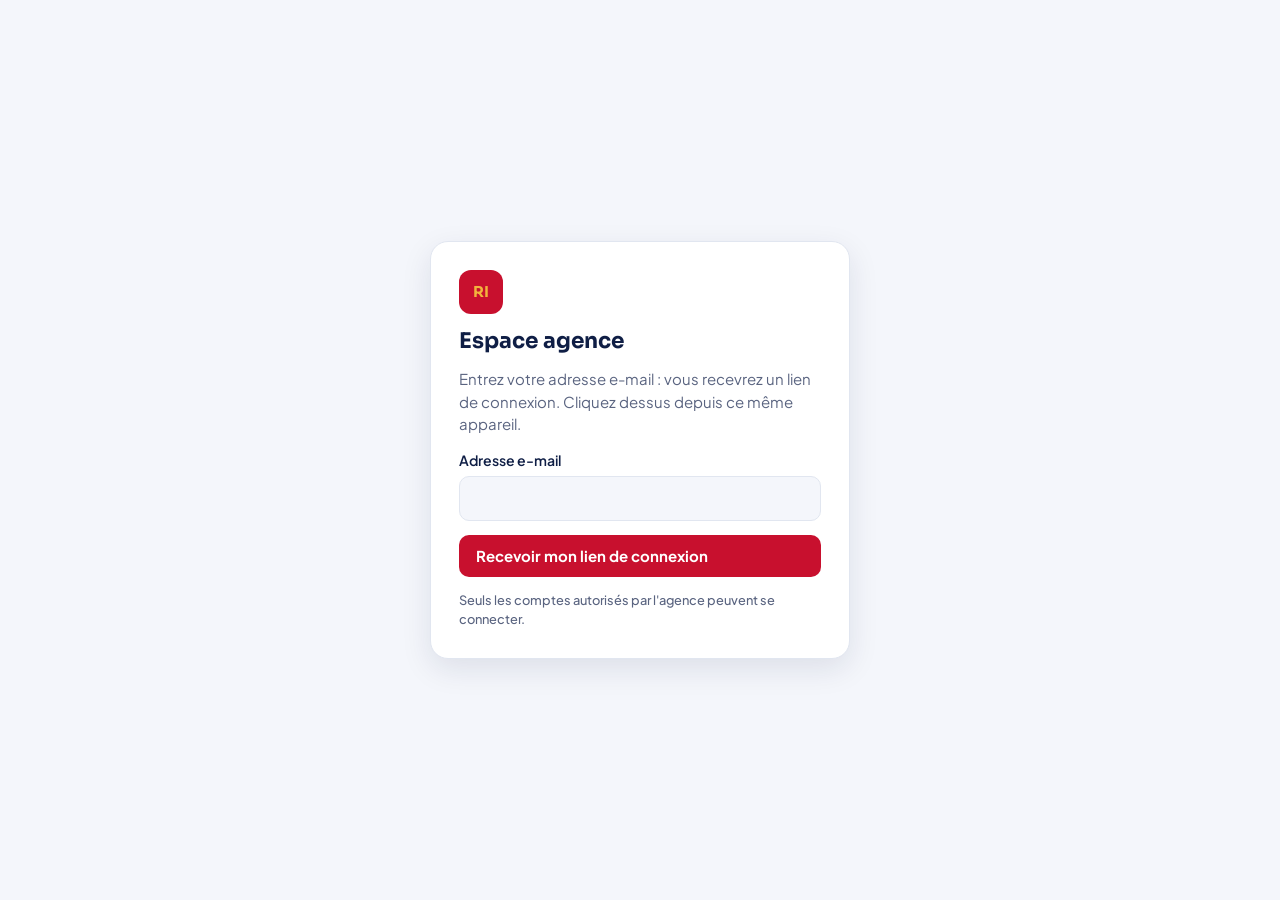
==== reussite-internationale/admin.html @ 827100f8 "Espace agence et espace élève branchés sur Supabase - admin.html : connexion par lien e-mail (admini" ====
<!doctype html>
<html lang="fr">
<head>
<meta charset="utf-8">
<meta name="viewport" content="width=device-width, initial-scale=1, viewport-fit=cover">
<title>Espace agence · Réussite Internationale</title>
<meta name="robots" content="noindex">
<link rel="preconnect" href="https://fonts.googleapis.com">
<link rel="preconnect" href="https://fonts.gstatic.com" crossorigin>
<link href="https://fonts.googleapis.com/css2?family=Sora:wght@600;700&family=Plus+Jakarta+Sans:wght@400;500;600;700&display=swap" rel="stylesheet">
<style>
/* Mise en page : tableau de bord (chiffres clés, étapes cliquables, liste des dossiers) + panneau d'édition à droite */
:root {
  --bg: #f4f6fb; --surface: #ffffff; --surface-2: #eef1f8; --line: #e1e6f0;
  --ink: #0f1e45; --muted: #5a6480;
  --red: #c8102e; --red-soft: #fdebee; --on-red: #ffffff;
  --gold: #f2b33d; --navy: #0f1e45; --on-navy: #ffffff;
  --green: #17803d; --green-soft: #e3f4e8; --orange: #b25e00; --orange-soft: #fdf0dd; --grey-soft: #eef1f6;
  --shadow: 0 10px 30px rgba(15, 30, 69, .10);
  --font-title: "Sora", "Segoe UI", system-ui, sans-serif;
  --font-body: "Plus Jakarta Sans", "Segoe UI", system-ui, sans-serif;
}
@media (prefers-color-scheme: dark) { :root:not([data-theme="light"]) {
  --bg: #0b1120; --surface: #131b2e; --surface-2: #1b2540; --line: #26314f;
  --ink: #e8ecf7; --muted: #9aa5c4; --red: #ff4d63; --red-soft: #3a1520; --on-red: #ffffff;
  --navy: #1e2c55; --on-navy: #ffffff;
  --green: #4cc27a; --green-soft: #12301f; --orange: #f2b33d; --orange-soft: #3a2a0c; --grey-soft: #1b2540;
  --shadow: 0 10px 30px rgba(0, 0, 0, .4); color-scheme: dark;
} }
:root[data-theme="dark"] {
  --bg: #0b1120; --surface: #131b2e; --surface-2: #1b2540; --line: #26314f;
  --ink: #e8ecf7; --muted: #9aa5c4; --red: #ff4d63; --red-soft: #3a1520; --on-red: #ffffff;
  --navy: #1e2c55; --on-navy: #ffffff;
  --green: #4cc27a; --green-soft: #12301f; --orange: #f2b33d; --orange-soft: #3a2a0c; --grey-soft: #1b2540;
  --shadow: 0 10px 30px rgba(0, 0, 0, .4); color-scheme: dark;
}
* { box-sizing: border-box; }
[hidden] { display: none !important; }
html, body { margin: 0; }
.login { min-height: 100vh; display: grid; place-items: center; padding: 24px max(16px, env(safe-area-inset-left, 0px)); }
.login-card { width: min(420px, 100%); background: var(--surface); border: 1px solid var(--line); border-radius: 18px; padding: 28px; box-shadow: var(--shadow); display: grid; gap: 14px; }
.login-card h1 { font-size: 1.35rem; }
.login-card p { margin: 0; color: var(--muted); }
.login-card input { padding: .7em .8em; border: 1.5px solid var(--line); border-radius: 10px; background: var(--bg); font-size: 1rem; }
.ok-msg { background: var(--green-soft); color: var(--ink); border-radius: 10px; padding: 12px 14px; }
.doc-row { display: grid; grid-template-columns: auto 1fr auto; gap: 8px; align-items: center; padding: 6px 10px; border-radius: 10px; background: var(--bg); border: 1.5px solid var(--line); }
.doc-row.on { border-color: var(--green); background: var(--green-soft); }
.doc-row input[type=text] { padding: .45em .6em; border: 1.5px solid var(--line); border-radius: 8px; background: var(--surface); width: 100%; min-width: 0; }
.doc-row input[type=checkbox] { width: 20px; height: 20px; accent-color: var(--green); }
.code-box { display: flex; gap: 8px; }
.code-box input { flex: 1; font-weight: 700; letter-spacing: .05em; }
body { background: var(--bg); color: var(--ink); font-family: var(--font-body); font-size: 15px; line-height: 1.5; }
h1, h2, h3 { font-family: var(--font-title); margin: 0; line-height: 1.2; text-wrap: balance; }
button, input, select, textarea { font: inherit; color: inherit; }
:focus-visible { outline: 3px solid var(--gold); outline-offset: 2px; }
.wrap { max-width: 1240px; margin: 0 auto; padding-left: max(16px, env(safe-area-inset-left, 0px)); padding-right: max(16px, env(safe-area-inset-right, 0px)); padding-block: 20px 60px; }

.top { display: flex; align-items: center; justify-content: space-between; gap: 12px; flex-wrap: wrap; margin-bottom: 20px; }
.brand { display: flex; align-items: center; gap: 12px; }
.mark { width: 44px; height: 44px; border-radius: 12px; background: var(--red); color: var(--gold); display: grid; place-items: center; font-family: var(--font-title); font-weight: 700; flex: none; }
.brand h1 { font-size: 1.35rem; }
.brand p { margin: 0; color: var(--muted); font-size: .9rem; }
.actions { display: flex; gap: 8px; flex-wrap: wrap; }
.btn { display: inline-flex; align-items: center; gap: 6px; border: 0; border-radius: 10px; padding: .65em 1.1em; font-weight: 700; cursor: pointer; background: var(--red); color: var(--on-red); text-decoration: none; }
.btn:hover { filter: brightness(.95); }
.btn-ghost { background: var(--surface); color: var(--ink); box-shadow: inset 0 0 0 1.5px var(--line); }
.btn-sm { padding: .45em .8em; font-size: .88rem; }
.btn-danger { background: transparent; color: var(--red); box-shadow: inset 0 0 0 1.5px var(--red); }
.btn-green { background: var(--green); color: #fff; }
.btn:disabled { opacity: .5; cursor: default; }

.notice { border-radius: 12px; padding: 12px 16px; margin-bottom: 16px; background: var(--orange-soft); color: var(--ink); }

.kpis { display: grid; grid-template-columns: repeat(5, 1fr); gap: 12px; margin-bottom: 18px; }
.kpi { background: var(--surface); border-radius: 14px; padding: 16px; border: 1px solid var(--line); min-width: 0; }
.kpi small { display: block; color: var(--muted); font-weight: 600; font-size: .8rem; text-transform: uppercase; letter-spacing: .05em; }
.kpi b { display: block; font-family: var(--font-title); font-size: 1.45rem; margin-top: 4px; font-variant-numeric: tabular-nums; white-space: nowrap; overflow: hidden; text-overflow: ellipsis; }
.kpi span { color: var(--muted); font-size: .82rem; }
.kpi.accent { background: var(--navy); border-color: var(--navy); color: var(--on-navy); }
.kpi.accent small, .kpi.accent span { color: var(--gold); }

.pipeline { display: flex; gap: 8px; overflow-x: auto; padding-bottom: 4px; margin-bottom: 14px; }
.stage { flex: 1 0 120px; border: 1.5px solid var(--line); background: var(--surface); border-radius: 12px; padding: 10px 12px; text-align: left; cursor: pointer; }
.stage b { display: block; font-family: var(--font-title); font-size: 1.3rem; font-variant-numeric: tabular-nums; }
.stage span { font-size: .82rem; color: var(--muted); font-weight: 600; }
.stage.active { border-color: var(--red); background: var(--red-soft); }

.tools { display: flex; gap: 10px; flex-wrap: wrap; margin-bottom: 12px; }
.tools input, .tools select { padding: .6em .8em; border: 1.5px solid var(--line); border-radius: 10px; background: var(--surface); }
.tools input { flex: 1 1 220px; min-width: 0; }

.list { background: var(--surface); border: 1px solid var(--line); border-radius: 16px; overflow: hidden; }
.row { display: grid; grid-template-columns: 1.4fr 1.3fr 1.5fr .9fr 1.6fr; gap: 14px; align-items: center; padding: 14px 18px; border-bottom: 1px solid var(--line); cursor: pointer; width: 100%; text-align: left; background: none; border-left: 0; border-right: 0; border-top: 0; }
.row:last-child { border-bottom: 0; }
.row:hover { background: var(--surface-2); }
.row.head { cursor: default; background: var(--surface-2); font-size: .78rem; font-weight: 700; text-transform: uppercase; letter-spacing: .05em; color: var(--muted); padding-block: 10px; }
.row > div { min-width: 0; }
.name { font-weight: 700; }
.sub { color: var(--muted); font-size: .85rem; overflow: hidden; text-overflow: ellipsis; white-space: nowrap; }
.prog { display: grid; gap: 5px; }
.prog-top { display: flex; justify-content: space-between; font-size: .85rem; font-weight: 600; gap: 6px; }
.bar { height: 8px; background: var(--surface-2); border-radius: 99px; overflow: hidden; }
.bar span { display: block; height: 100%; background: linear-gradient(90deg, var(--red), var(--gold)); border-radius: 99px; }
.bar.green span { background: var(--green); }
.pay { display: flex; gap: 4px; }
.pay i { width: 22px; height: 8px; border-radius: 4px; background: var(--surface-2); }
.pay i.on { background: var(--green); }
.pill { display: inline-block; font-size: .75rem; font-weight: 700; padding: .2em .65em; border-radius: 99px; white-space: nowrap; }
.p-actif { background: var(--green-soft); color: var(--green); }
.p-pause { background: var(--orange-soft); color: var(--orange); }
.p-abandon { background: var(--grey-soft); color: var(--muted); }
.p-termine { background: var(--navy); color: var(--on-navy); }
.p-prospect { background: var(--red-soft); color: var(--red); }
.next { font-size: .88rem; overflow: hidden; display: -webkit-box; -webkit-line-clamp: 2; -webkit-box-orient: vertical; }

.empty { text-align: center; padding: 48px 20px; color: var(--muted); }
.empty h3 { color: var(--ink); margin-bottom: 6px; }

/* Panneau d'édition */
.overlay { position: fixed; inset: 0; background: rgba(5, 10, 25, .45); z-index: 20; }
.drawer { position: fixed; top: 0; right: 0; bottom: 0; width: min(560px, 100%); background: var(--surface); z-index: 21; box-shadow: var(--shadow); display: flex; flex-direction: column;
  padding-top: env(safe-area-inset-top, 0px); padding-bottom: env(safe-area-inset-bottom, 0px); padding-right: env(safe-area-inset-right, 0px); }
.d-head { display: flex; justify-content: space-between; align-items: center; gap: 10px; padding: 16px 20px; border-bottom: 1px solid var(--line); }
.d-head h2 { font-size: 1.15rem; }
.d-body { overflow-y: auto; padding: 18px 20px; display: grid; gap: 16px; flex: 1; }
.d-foot { display: flex; gap: 8px; justify-content: space-between; flex-wrap: wrap; padding: 14px 20px; border-top: 1px solid var(--line); }
.x { background: none; border: 0; font-size: 1.6rem; line-height: 1; cursor: pointer; color: var(--muted); padding: 4px 8px; }
.grid2 { display: grid; grid-template-columns: 1fr 1fr; gap: 12px; }
label.f { display: grid; gap: 5px; font-weight: 600; font-size: .88rem; }
.f input, .f select, .f textarea { padding: .6em .75em; border: 1.5px solid var(--line); border-radius: 10px; background: var(--bg); width: 100%; }
.f input:focus, .f select:focus, .f textarea:focus { outline: none; border-color: var(--red); }
.section-t { font-family: var(--font-title); font-size: .95rem; margin-top: 4px; }
.steps { display: grid; grid-template-columns: repeat(6, 1fr); gap: 6px; }
.steps button { border: 1.5px solid var(--line); background: var(--bg); border-radius: 10px; padding: 8px 4px; font-size: .75rem; font-weight: 700; cursor: pointer; display: grid; gap: 2px; justify-items: center; }
.steps button b { font-family: var(--font-title); font-size: 1rem; }
.steps button.done { background: var(--green-soft); border-color: var(--green); color: var(--green); }
.steps button.now { background: var(--red); border-color: var(--red); color: var(--on-red); }
.tr { display: grid; gap: 8px; }
.tr label { display: flex; align-items: center; gap: 10px; padding: 10px 12px; border-radius: 10px; background: var(--bg); border: 1.5px solid var(--line); cursor: pointer; }
.tr label.on { border-color: var(--green); background: var(--green-soft); }
.tr input { width: 18px; height: 18px; accent-color: var(--green); }
.tr .amt { margin-left: auto; font-weight: 700; font-variant-numeric: tabular-nums; }
.money { display: grid; grid-template-columns: repeat(2, 1fr); gap: 8px; }
.money div { background: var(--bg); border-radius: 10px; padding: 10px 12px; }
.money small { display: block; color: var(--muted); font-size: .75rem; font-weight: 600; text-transform: uppercase; }
.money b { font-variant-numeric: tabular-nums; }
.money .hl { background: var(--navy); color: var(--on-navy); }
.money .hl small { color: var(--gold); }
.help { color: var(--muted); font-weight: 500; font-size: .8rem; text-transform: none; letter-spacing: 0; }
.kpi .help { display: block; margin-top: 2px; }
.kpi.accent .help { color: rgba(255,255,255,.75); }
.guide { background: var(--surface); border: 1px solid var(--line); border-radius: 14px; padding: 4px 16px; margin-bottom: 16px; }
.guide summary { cursor: pointer; font-weight: 700; padding: 10px 0; }
.guide ol { margin: 0 0 12px; padding-left: 1.2em; display: grid; gap: 6px; color: var(--ink); }
.hint { color: var(--muted); font-size: .85rem; margin: -6px 0 12px; }
.pay-edit { display: grid; gap: 8px; }
.pay-row { display: grid; grid-template-columns: auto 1fr 130px auto; gap: 8px; align-items: center; padding: 8px 10px; border-radius: 10px; background: var(--bg); border: 1.5px solid var(--line); }
.pay-row.on { border-color: var(--green); background: var(--green-soft); }
.pay-row input[type=text], .pay-row input[type=number] { padding: .45em .6em; border: 1.5px solid var(--line); border-radius: 8px; background: var(--surface); width: 100%; min-width: 0; }
.pay-row input[type=checkbox] { width: 20px; height: 20px; accent-color: var(--green); }
.pay-row .rm { background: none; border: 0; color: var(--muted); font-size: 1.2rem; cursor: pointer; padding: 2px 6px; }
.pay-total { display: flex; justify-content: space-between; font-weight: 700; padding: 4px 2px; }
.sexe { display: flex; gap: 8px; }
.sexe button { flex: 1; border: 1.5px solid var(--line); background: var(--bg); border-radius: 10px; padding: .55em; font-weight: 700; cursor: pointer; }
.sexe button.on { border-color: var(--red); background: var(--red-soft); color: var(--red); }
.err { color: var(--red); font-weight: 600; margin: 0; }
.toast { position: fixed; left: 50%; bottom: calc(20px + env(safe-area-inset-bottom, 0px)); transform: translateX(-50%); background: var(--navy); color: var(--on-navy); padding: 10px 18px; border-radius: 10px; z-index: 30; font-weight: 600; }

@media (max-width: 980px) { .kpis { grid-template-columns: repeat(2, 1fr); } .kpi.accent { grid-column: 1 / -1; } }
@media (max-width: 760px) {
  .pay-row { grid-template-columns: auto 1fr auto; }
  .pay-row .amt-in { grid-column: 2 / 3; }
  .row.head { display: none; }
  .row { grid-template-columns: 1fr 1fr; gap: 10px; }
  .row .c-next { grid-column: 1 / -1; }
  .row .c-uni { grid-column: 1 / -1; }
  .grid2 { grid-template-columns: 1fr; }
  .steps { grid-template-columns: repeat(3, 1fr); }
}
@media (prefers-reduced-motion: reduce) { * { transition: none !important; } }
</style>
</head>
<body>


<section class="login" id="login" hidden>
  <form class="login-card" id="login-form">
    <span class="mark">RI</span>
    <h1>Espace agence</h1>
    <p>Entrez votre adresse e-mail : vous recevrez un lien de connexion. Cliquez dessus depuis ce même appareil.</p>
    <label class="f" for="l-email">Adresse e-mail<input id="l-email" type="email" autocomplete="email" required></label>
    <button class="btn" type="submit" id="l-btn">Recevoir mon lien de connexion</button>
    <p class="err" id="l-err" hidden></p>
    <div class="ok-msg" id="l-ok" hidden></div>
    <p class="help">Seuls les comptes autorisés par l'agence peuvent se connecter.</p>
  </form>
</section>

<div class="wrap" id="app" hidden>
  <header class="top">
    <div class="brand">
      <span class="mark">RI</span>
      <div><h1>Espace agence</h1><p>Réussite Internationale · gestion des élèves et des dossiers</p></div>
    </div>
    <div class="actions">
      <a class="btn btn-ghost" href="./index.html" target="_blank" rel="noopener">Voir le site public</a>
      <button class="btn btn-ghost" id="btn-export" hidden>Exporter (Excel/CSV)</button>
      <button class="btn" id="btn-new">+ Nouvel élève</button>
      <button class="btn btn-ghost" id="btn-out">Se déconnecter</button>
    </div>
  </header>

  <div class="notice" id="notice" hidden></div>

  <details class="guide" id="guide">
    <summary>Comment utiliser cet espace ? (cliquez pour lire)</summary>
    <ol>
      <li>Quand quelqu’un vous écrit sur WhatsApp, ajoutez-le avec <b>« + Nouvel élève »</b>. Il commence à l’étape <b>Prospect</b> (intéressé, mais pas encore signé).</li>
      <li>Donnez-lui son <b>code de dossier</b> (ex. RI-K7P3-9QX2) : il le tape dans « Mon espace » sur le site pour suivre son dossier. Le code est créé au hasard pour que personne ne puisse deviner celui d’un autre.</li>
      <li>À chaque avancée, cliquez sur l’élève et changez son <b>étape</b>. Écrivez la <b>prochaine action</b> à faire.</li>
      <li>Quand la famille paie, cochez la tranche <b>« Payée »</b>. Vous pouvez changer le montant et le nombre de tranches pour chaque élève.</li>
      <li>En haut, les chiffres se calculent tout seuls : argent reçu, argent encore attendu, et ce qu’il vous reste après vos dépenses.</li>
    </ol>
  </details>

  <section class="kpis" aria-label="Chiffres clés">
    <div class="kpi"><small>Dossiers en cours</small><b id="k-actifs">–</b><span class="help">(élèves qui ont signé et dont le dossier avance)</span><span id="k-actifs-s">&nbsp;</span></div>
    <div class="kpi"><small>Prospects</small><b id="k-prospects">–</b><span class="help">(personnes intéressées qui n’ont pas encore signé ni payé)</span></div>
    <div class="kpi"><small>Encaissé</small><b id="k-encaisse">–</b><span class="help">(argent déjà reçu des familles, en FCFA)</span></div>
    <div class="kpi"><small>Reste à encaisser</small><b id="k-reste">–</b><span class="help">(argent encore attendu sur les dossiers en cours, en FCFA)</span></div>
    <div class="kpi accent"><small>Marge actuelle</small><b id="k-marge">–</b><span class="help">(ce qu’il vous reste : argent reçu moins vos dépenses)</span><span id="k-marge-s"></span></div>
  </section>

  <nav class="pipeline" id="pipeline" aria-label="Filtrer par étape"></nav>
  <p class="hint">Cliquez sur une étape pour voir seulement les élèves qui y sont.</p>

  <div class="tools">
    <input id="q" type="search" placeholder="Rechercher un nom, un code, une université, un pays…" aria-label="Rechercher">
    <select id="f-statut" aria-label="Filtrer par statut">
      <option value="">Tous les statuts</option>
      <option value="actif">Actif (le dossier avance)</option>
      <option value="pause">En pause (on attend l’élève)</option>
      <option value="termine">Terminé (arrivé en Chine)</option>
      <option value="abandon">Abandonné</option>
    </select>
  </div>

  <div class="list" id="list">
    <div class="empty"><h3>Chargement des dossiers…</h3></div>
  </div>
</div>

<div class="overlay" id="overlay" hidden></div>
<aside class="drawer" id="drawer" hidden aria-labelledby="d-title">
  <div class="d-head"><h2 id="d-title">Dossier</h2><button class="x" id="d-close" aria-label="Fermer">×</button></div>
  <form class="d-body" id="d-form" novalidate>
    <div class="grid2">
      <label class="f" for="e-prenom">Prénom *<input id="e-prenom" required></label>
      <label class="f" for="e-nom">Nom<input id="e-nom"></label>
      <label class="f" for="e-tel">Téléphone WhatsApp<input id="e-tel" type="tel" placeholder="+225 07 00 00 00 00"></label>
      <label class="f" for="e-pays">Pays<input id="e-pays"></label>
      <label class="f" for="e-niveau">Niveau
        <select id="e-niveau"><option>Licence</option><option>Master</option><option>Doctorat</option><option>Année de langue</option></select>
      </label>
      <label class="f" for="e-domaine">Domaine<input id="e-domaine" placeholder="Ex. Médecine"></label>
    </div>
    <div class="f"><span>Sexe <span class="help">(pour l’avatar dans son espace sur le site)</span></span>
      <div class="sexe" id="e-sexe"><button type="button" data-v="F">Fille</button><button type="button" data-v="M">Garçon</button></div>
    </div>
    <label class="f" for="e-uni">Université visée <span class="help">(visible par l’élève)</span><input id="e-uni" placeholder="Ex. Nanjing University of Aeronautics and Astronautics"></label>
    <div class="grid2">
      <label class="f" for="e-prog">Formation <span class="help">(visible par l’élève)</span><input id="e-prog" placeholder="Ex. Licence Ingénierie aérospatiale"></label>
      <label class="f" for="e-ville">Ville en Chine<input id="e-ville" placeholder="Ex. Nanjing"></label>
    </div>

    <div class="section-t">Étape du dossier <span class="help">(cliquez sur l’étape où il en est)</span></div>
    <div class="steps" id="e-steps"></div>

    <div class="grid2">
      <label class="f" for="e-statut">Statut
        <select id="e-statut"><option value="actif">Actif (le dossier avance)</option><option value="pause">En pause (on attend l’élève)</option><option value="termine">Terminé (arrivé en Chine)</option><option value="abandon">Abandonné</option></select>
      </label>
      <div class="f"><label for="e-code">Code de dossier <span class="help">(à donner à l’élève)</span></label>
        <div class="code-box"><input id="e-code"><button type="button" class="btn btn-ghost btn-sm" id="e-copy">Copier</button></div></div>
    </div>

    <div class="section-t">Paiements de l’élève <span class="help">(modifiez les montants, ajoutez ou retirez des tranches, cochez la case quand c’est payé)</span></div>
    <div class="pay-edit" id="e-pay"></div>
    <button type="button" class="btn btn-ghost btn-sm" id="e-pay-add" style="justify-self:start">+ Ajouter une tranche</button>

    <div class="section-t">Documents de l’élève <span class="help">(cochez quand vous l’avez reçu ; visible par l’élève)</span></div>
    <div class="pay-edit" id="e-docs"></div>
    <button type="button" class="btn btn-ghost btn-sm" id="e-doc-add" style="justify-self:start">+ Ajouter un document</button>

    <label class="f" for="e-charges">Dépenses pour ce dossier (FCFA) <span class="help">(frais de dossier, traductions, envois… ce que vous avez payé de votre poche)</span><input id="e-charges" type="number" min="0" step="1000" inputmode="numeric"></label>
    <div class="money" id="e-money"></div>

    <label class="f" for="e-next">Prochaine action <span class="help">(ce qu’il faut faire maintenant ; visible par l’élève)</span><input id="e-next" placeholder="Ex. Relancer pour la traduction du relevé de notes"></label>
    <label class="f" for="e-notes">Notes internes <span class="help">(pour vous seulement)</span><textarea id="e-notes" rows="4" placeholder="Pas de numéro de passeport ni de données bancaires ici."></textarea></label>
    <p class="err" id="e-err" hidden></p>
  </form>
  <div class="d-foot">
    <div style="display:flex;gap:8px;flex-wrap:wrap">
      <button class="btn btn-danger btn-sm" id="d-delete" type="button">Supprimer</button>
      <a class="btn btn-green btn-sm" id="d-wa" target="_blank" rel="noopener" hidden>WhatsApp</a>
    </div>
    <div style="display:flex;gap:8px">
      <button class="btn btn-ghost" id="d-cancel" type="button">Annuler</button>
      <button class="btn" id="d-save" type="button">Enregistrer</button>
    </div>
  </div>
</aside>
<div class="toast" id="toast" hidden></div>

<script src="config.js"></script>
<script>
const CHARGES_DEFAUT = 200000;
const ETAPES = ["Prospect", "Diagnostic", "Vœux", "Dossier", "Admission & visa", "Accueil Chine"];
const STATUTS = { actif: "Actif", pause: "En pause", termine: "Terminé", abandon: "Abandonné" };

const $ = (s) => document.querySelector(s);
const fmt = (n) => new Intl.NumberFormat("fr-FR").format(Math.round(n || 0));
const esc = (s) => String(s ?? "").replace(/[&<>"']/g, (c) => ({ "&": "&amp;", "<": "&lt;", ">": "&gt;", '"': "&quot;", "'": "&#39;" }[c]));
const DOCUMENTS_DEFAUT = () => ["Passeport", "Diplôme et relevés du bac", "Photos d'identité", "Lettre de motivation", "Certificat médical", "Casier judiciaire"].map((nom) => ({ nom, ok: false }));
const PAIEMENTS_DEFAUT = () => [
  { libelle: "À la signature", montant: 500000, payee: false },
  { libelle: "À l'admission + JW202", montant: 700000, payee: false },
  { libelle: "Au visa X1, avant le vol", montant: 300000, payee: false },
];
// Les anciens dossiers avaient 3 tranches fixes (tranches: [true, false, ...]) : on les convertit.
const paiements = (d) => Array.isArray(d.paiements) ? d.paiements :
  PAIEMENTS_DEFAUT().map((p, i) => ({ ...p, payee: !!(d.tranches && d.tranches[i]) }));
const prix = (d) => paiements(d).reduce((s, p) => s + (+p.montant || 0), 0);
const encaisse = (d) => paiements(d).reduce((s, p) => s + (p.payee ? +p.montant || 0 : 0), 0);
const nbTranches = (d) => paiements(d).filter((p) => p.payee).length;
const charges = (d) => (typeof d.charges === "number" ? d.charges : CHARGES_DEFAUT);
const avancement = (d) => d.statut === "termine" ? 100 : Math.round(((d.etape || 0) / 5) * 100);

let dossiers = [], filtreEtape = null, enEdition = null, brouillon = null, confirmDelete = false;

function toast(msg) {
  const t = $("#toast"); t.textContent = msg; t.hidden = false;
  clearTimeout(toast.t); toast.t = setTimeout(() => (t.hidden = true), 2200);
}
function notice(msg) { const n = $("#notice"); n.textContent = msg; n.hidden = !msg; }

/* ---------- Rendu ---------- */
function render() {
  const actifs = dossiers.filter((d) => d.statut !== "abandon" && d.statut !== "termine" && (d.etape || 0) > 0);
  const prospects = dossiers.filter((d) => (d.etape || 0) === 0 && d.statut !== "abandon");
  const totalEnc = dossiers.reduce((s, d) => s + encaisse(d), 0);
  const totalCh = dossiers.filter((d) => (d.etape || 0) > 0).reduce((s, d) => s + charges(d), 0);
  const reste = actifs.reduce((s, d) => s + Math.max(0, prix(d) - encaisse(d)), 0);
  $("#k-actifs").textContent = actifs.length;
  $("#k-actifs-s").textContent = `${dossiers.filter((d) => d.statut === "termine").length} terminé(s)`;
  $("#k-prospects").textContent = prospects.length;
  $("#k-encaisse").textContent = fmt(totalEnc);
  $("#k-reste").textContent = fmt(reste);
  $("#k-marge").textContent = fmt(totalEnc - totalCh) + " FCFA";
  $("#k-marge-s").textContent = `dépenses : ${fmt(totalCh)} FCFA`;

  const counts = ETAPES.map((_, i) => dossiers.filter((d) => (d.etape || 0) === i && d.statut !== "abandon").length);
  $("#pipeline").innerHTML =
    `<button class="stage ${filtreEtape === null ? "active" : ""}" data-etape=""><b>${dossiers.length}</b><span>Tous</span></button>` +
    ETAPES.map((e, i) => `<button class="stage ${filtreEtape === i ? "active" : ""}" data-etape="${i}"><b>${counts[i]}</b><span>${i ? i + ". " : ""}${e}</span></button>`).join("");

  const q = $("#q").value.trim().toLowerCase();
  const st = $("#f-statut").value;
  const vis = dossiers
    .filter((d) => filtreEtape === null || (d.etape || 0) === filtreEtape)
    .filter((d) => !st || d.statut === st)
    .filter((d) => !q || [d.prenom, d.nom, d.code, d.universite, d.pays, d.domaine, d.telephone].join(" ").toLowerCase().includes(q))
    .sort((a, b) => String(b.maj_le || "").localeCompare(String(a.maj_le || "")));

  const list = $("#list");
  if (!dossiers.length) {
    list.innerHTML = `<div class="empty"><h3>Aucun élève pour l'instant</h3><p>Ajoutez votre premier élève avec « + Nouvel élève ». Chaque inscription reçue sur WhatsApp peut être ajoutée ici comme prospect.</p></div>`;
    return;
  }
  if (!vis.length) { list.innerHTML = `<div class="empty"><h3>Aucun dossier ne correspond</h3><p>Changez la recherche ou le filtre.</p></div>`; return; }

  list.innerHTML = `<div class="row head"><div>Élève</div><div>Étape</div><div class="c-uni">Université</div><div>Payé / prix</div><div class="c-next">Prochaine action</div></div>` +
    vis.map((d) => {
      const pct = avancement(d);
      const pill = (d.etape || 0) === 0 && d.statut === "actif" ? `<span class="pill p-prospect">Prospect</span>` : `<span class="pill p-${d.statut}">${STATUTS[d.statut] || ""}</span>`;
      return `<button class="row" data-id="${esc(d.id)}">
        <div><div class="name">${esc(d.prenom)} ${esc(d.nom)}</div><div class="sub">${esc(d.code)}${d.pays ? " · " + esc(d.pays) : ""}</div></div>
        <div class="prog"><div class="prog-top"><span>${(d.etape || 0) ? d.etape + ". " : ""}${ETAPES[d.etape || 0]}</span><span>${pct} %</span></div><div class="bar"><span style="width:${pct}%"></span></div></div>
        <div class="c-uni"><div class="sub" style="color:var(--ink)">${esc(d.universite) || "—"}</div><div class="sub">${esc(d.niveau || "")}${d.domaine ? " · " + esc(d.domaine) : ""}</div></div>
        <div><div class="pay">${paiements(d).map((p) => `<i class="${p.payee ? "on" : ""}"></i>`).join("")}</div><div class="sub">${fmt(encaisse(d))} / ${fmt(prix(d))}</div></div>
        <div class="c-next">${pill}<div class="next">${esc(d.prochaine) || '<span class="sub">—</span>'}</div></div>
      </button>`;
    }).join("");
}

$("#pipeline").addEventListener("click", (e) => {
  const b = e.target.closest(".stage"); if (!b) return;
  filtreEtape = b.dataset.etape === "" ? null : +b.dataset.etape; render();
});
$("#q").addEventListener("input", render);
$("#f-statut").addEventListener("change", render);
$("#list").addEventListener("click", (e) => {
  const r = e.target.closest(".row[data-id]"); if (!r) return;
  ouvrir(dossiers.find((d) => d.id === r.dataset.id));
});

/* ---------- Édition ---------- */
function prochainCode() {
  // 8 caractères au hasard (sans 0/O ni 1/I) : impossible à deviner
  const A = "ABCDEFGHJKLMNPQRSTUVWXYZ23456789";
  const n = crypto.getRandomValues(new Uint32Array(8));
  const c = [...n].map((x) => A[x % A.length]).join("");
  return `RI-${c.slice(0, 4)}-${c.slice(4)}`;
}

function ouvrir(d) {
  enEdition = d ? d.id : null;
  brouillon = d ? { ...d, paiements: paiements(d).map((p) => ({ ...p })), documents: (d.documents || []).map((x) => ({ ...x })) } :
    { prenom: "", nom: "", sexe: "", telephone: "", pays: "", niveau: "Licence", domaine: "", universite: "", programme: "", ville: "", etape: 0, statut: "actif", code: prochainCode(), paiements: PAIEMENTS_DEFAUT(), documents: DOCUMENTS_DEFAUT(), charges: CHARGES_DEFAUT, prochaine: "", notes: "" };
  $("#d-title").textContent = d ? `${d.prenom} ${d.nom}`.trim() : "Nouvel élève";
  const set = (id, v) => ($(id).value = v ?? "");
  set("#e-prenom", brouillon.prenom); set("#e-nom", brouillon.nom); set("#e-tel", brouillon.telephone); set("#e-pays", brouillon.pays);
  set("#e-niveau", brouillon.niveau || "Licence"); set("#e-domaine", brouillon.domaine); set("#e-uni", brouillon.universite); set("#e-prog", brouillon.programme); set("#e-ville", brouillon.ville);
  set("#e-statut", brouillon.statut || "actif"); set("#e-code", brouillon.code); set("#e-charges", charges(brouillon));
  set("#e-next", brouillon.prochaine); set("#e-notes", brouillon.notes);
  $("#e-err").hidden = true;
  confirmDelete = false; $("#d-delete").textContent = "Supprimer"; $("#d-delete").hidden = !d;
  majEtapes(); majSexe(); majPaiements(); majDocs(); majArgent(); majWa();
  $("#overlay").hidden = false; $("#drawer").hidden = false;
  $("#e-prenom").focus();
}
function fermer() { $("#overlay").hidden = true; $("#drawer").hidden = true; enEdition = null; brouillon = null; }

function majEtapes() {
  $("#e-steps").innerHTML = ETAPES.map((e, i) => {
    const cls = i < brouillon.etape ? "done" : i === brouillon.etape ? "now" : "";
    return `<button type="button" class="${cls}" data-i="${i}"><b>${i ? i : "•"}</b>${e}</button>`;
  }).join("");
}
function majSexe() {
  document.querySelectorAll("#e-sexe button").forEach((b) => b.classList.toggle("on", b.dataset.v === brouillon.sexe));
}
function majPaiements() {
  $("#e-pay").innerHTML = brouillon.paiements.map((p, i) => `
    <div class="pay-row ${p.payee ? "on" : ""}">
      <input type="checkbox" id="e-p${i}" data-i="${i}" data-k="payee" ${p.payee ? "checked" : ""} title="Cochez quand c'est payé" aria-label="Tranche ${i + 1} payée">
      <input type="text" id="e-pl${i}" data-i="${i}" data-k="libelle" value="${esc(p.libelle)}" placeholder="Ex. À la signature" aria-label="Nom de la tranche ${i + 1}">
      <input type="number" class="amt-in" id="e-pm${i}" data-i="${i}" data-k="montant" value="${+p.montant || 0}" min="0" step="1000" inputmode="numeric" aria-label="Montant de la tranche ${i + 1} en FCFA">
      <button type="button" class="rm" data-rm="${i}" aria-label="Retirer la tranche ${i + 1}">×</button>
    </div>`).join("") +
    `<div class="pay-total"><span>Prix total pour cet élève</span><span>${fmt(prix(brouillon))} FCFA</span></div>`;
}
function majDocs() {
  $("#e-docs").innerHTML = brouillon.documents.map((x, i) => `
    <div class="doc-row ${x.ok ? "on" : ""}">
      <input type="checkbox" id="e-d${i}" data-i="${i}" data-k="ok" ${x.ok ? "checked" : ""} aria-label="Document ${i + 1} reçu">
      <input type="text" id="e-dn${i}" data-i="${i}" data-k="nom" value="${esc(x.nom)}" aria-label="Nom du document ${i + 1}">
      <button type="button" class="rm" data-rm="${i}" aria-label="Retirer le document ${i + 1}">×</button>
    </div>`).join("");
}
function majArgent() {
  const enc = encaisse(brouillon), ch = charges(brouillon);
  $("#e-money").innerHTML = `
    <div><small>Encaissé</small><b>${fmt(enc)} FCFA</b></div>
    <div><small>Reste à encaisser</small><b>${fmt(Math.max(0, prix(brouillon) - enc))} FCFA</b></div>
    <div class="hl"><small>Marge actuelle <span class="help" style="color:inherit">(reçu − dépenses)</span></small><b>${fmt(enc - ch)} FCFA</b></div>
    <div><small>Marge à la fin <span class="help">(si tout est payé)</span></small><b>${fmt(prix(brouillon) - ch)} FCFA${prix(brouillon) ? ` (${Math.round(((prix(brouillon) - ch) / prix(brouillon)) * 100)} %)` : ""}</b></div>`;
}
function majWa() {
  const num = ($("#e-tel").value || "").replace(/[^\d]/g, "");
  const a = $("#d-wa"); a.hidden = num.length < 8; a.href = `https://wa.me/${num}`;
}

$("#e-steps").addEventListener("click", (e) => {
  const b = e.target.closest("button[data-i]"); if (!b) return;
  brouillon.etape = +b.dataset.i; majEtapes();
});
$("#e-sexe").addEventListener("click", (e) => {
  const b = e.target.closest("button[data-v]"); if (!b) return; brouillon.sexe = b.dataset.v; majSexe();
});
$("#e-pay").addEventListener("input", (e) => {
  const t = e.target, i = +t.dataset.i, k = t.dataset.k; if (!k) return;
  const p = brouillon.paiements[i];
  if (k === "payee") { p.payee = t.checked; t.closest(".pay-row").classList.toggle("on", t.checked); }
  else if (k === "montant") p.montant = Math.max(0, +t.value || 0);
  else p.libelle = t.value;
  $("#e-pay .pay-total span:last-child").textContent = fmt(prix(brouillon)) + " FCFA";
  majArgent();
});
$("#e-pay").addEventListener("click", (e) => {
  const b = e.target.closest("[data-rm]"); if (!b) return;
  brouillon.paiements.splice(+b.dataset.rm, 1); majPaiements(); majArgent();
});
$("#e-pay-add").addEventListener("click", () => {
  brouillon.paiements.push({ libelle: `Tranche ${brouillon.paiements.length + 1}`, montant: 0, payee: false });
  majPaiements(); majArgent();
});
$("#e-docs").addEventListener("input", (e) => {
  const t = e.target, i = +t.dataset.i, k = t.dataset.k; if (!k) return;
  if (k === "ok") { brouillon.documents[i].ok = t.checked; t.closest(".doc-row").classList.toggle("on", t.checked); }
  else brouillon.documents[i].nom = t.value;
});
$("#e-docs").addEventListener("click", (e) => {
  const b = e.target.closest("[data-rm]"); if (!b) return;
  brouillon.documents.splice(+b.dataset.rm, 1); majDocs();
});
$("#e-doc-add").addEventListener("click", () => { brouillon.documents.push({ nom: "", ok: false }); majDocs(); });
$("#e-copy").addEventListener("click", async () => {
  const v = $("#e-code").value;
  try { await navigator.clipboard.writeText(v); toast("Code copié"); } catch { $("#e-code").select(); }
});
$("#e-charges").addEventListener("input", () => { brouillon.charges = Math.max(0, +$("#e-charges").value || 0); majArgent(); });
$("#e-tel").addEventListener("input", majWa);

async function enregistrer() {
  const prenom = $("#e-prenom").value.trim();
  if (!prenom) { $("#e-err").textContent = "Le prénom est obligatoire."; $("#e-err").hidden = false; return; }
  const data = {
    prenom, nom: $("#e-nom").value.trim(), telephone: $("#e-tel").value.trim(), pays: $("#e-pays").value.trim(),
    niveau: $("#e-niveau").value, domaine: $("#e-domaine").value.trim(), universite: $("#e-uni").value.trim(),
    programme: $("#e-prog").value.trim(), ville: $("#e-ville").value.trim(),
    etape: brouillon.etape, statut: $("#e-statut").value, code: ($("#e-code").value.trim() || prochainCode()).toUpperCase(),
    sexe: brouillon.sexe || "",
    paiements: brouillon.paiements.map((p) => ({ libelle: String(p.libelle || "").trim(), montant: +p.montant || 0, payee: !!p.payee })),
    documents: brouillon.documents.filter((x) => String(x.nom || "").trim()).map((x) => ({ nom: String(x.nom).trim(), ok: !!x.ok })),
    charges: Math.max(0, +$("#e-charges").value || 0),
    prochaine: $("#e-next").value.trim(), notes: $("#e-notes").value.trim(),
  };
  const btn = $("#d-save"); btn.disabled = true;
  try {
    if (enEdition) await api("PATCH", `/rest/v1/dossiers?id=eq.${encodeURIComponent(enEdition)}`, data);
    else await api("POST", "/rest/v1/dossiers", data);
    fermer(); toast("Dossier enregistré"); await charger();
  } catch (err) {
    $("#e-err").textContent = /duplicate|23505/.test(err.message) ? "Ce code de dossier existe déjà : changez-le." : "L'enregistrement a échoué. Vérifiez votre connexion et réessayez.";
    $("#e-err").hidden = false;
  } finally { btn.disabled = false; }
}
async function supprimer() {
  if (!enEdition) return;
  if (!confirmDelete) { confirmDelete = true; $("#d-delete").textContent = "Confirmer la suppression"; return; }
  try { await api("DELETE", `/rest/v1/dossiers?id=eq.${encodeURIComponent(enEdition)}`); fermer(); toast("Dossier supprimé"); await charger(); }
  catch { $("#e-err").textContent = "La suppression a échoué. Réessayez."; $("#e-err").hidden = false; }
}

$("#btn-new").addEventListener("click", () => ouvrir(null));
$("#d-close").addEventListener("click", fermer);
$("#d-cancel").addEventListener("click", fermer);
$("#overlay").addEventListener("click", fermer);
$("#d-save").addEventListener("click", enregistrer);
$("#d-delete").addEventListener("click", supprimer);
document.addEventListener("keydown", (e) => { if (e.key === "Escape" && !$("#drawer").hidden) fermer(); });

/* ---------- Export CSV ---------- */
$("#btn-export").hidden = false;
$("#btn-export").addEventListener("click", () => {
  const cols = ["code", "prenom", "nom", "telephone", "pays", "niveau", "domaine", "universite", "programme", "ville", "etape", "statut", "prix", "tranchesPayees", "encaisse", "charges", "prochaine", "notes", "maj_le"];
  const lignes = dossiers.map((d) => cols.map((c) => {
    const v = c === "etape" ? ETAPES[d.etape || 0] : c === "statut" ? STATUTS[d.statut] : c === "tranchesPayees" ? nbTranches(d) : c === "prix" ? prix(d) : c === "encaisse" ? encaisse(d) : c === "charges" ? charges(d) : d[c];
    return `"${String(v ?? "").replace(/"/g, '""')}"`;
  }).join(";"));
  const blob = new Blob(["\ufeff" + cols.join(";") + "\n" + lignes.join("\n")], { type: "text/csv;charset=utf-8" });
  const a = document.createElement("a");
  a.href = URL.createObjectURL(blob);
  a.download = `dossiers-reussite-internationale-${new Date().toISOString().slice(0, 10)}.csv`;
  a.click();
  setTimeout(() => URL.revokeObjectURL(a.href), 1000);
});

/* ---------- Connexion Supabase (sans bibliothèque) ---------- */
const CLE_SESSION = "ri-admin-session";
let session = null;
try { session = JSON.parse(localStorage.getItem(CLE_SESSION) || "null"); } catch (e) {}
function garderSession(s) {
  session = s;
  try { s ? localStorage.setItem(CLE_SESSION, JSON.stringify(s)) : localStorage.removeItem(CLE_SESSION); } catch (e) {}
}
async function rafraichir() {
  if (!session || !session.refresh_token) throw new Error("pas de session");
  const r = await fetch(`${SUPABASE_URL}/auth/v1/token?grant_type=refresh_token`, {
    method: "POST", headers: { apikey: SUPABASE_CLE, "Content-Type": "application/json" },
    body: JSON.stringify({ refresh_token: session.refresh_token }),
  });
  if (!r.ok) { garderSession(null); throw new Error("session expirée"); }
  const j = await r.json();
  garderSession({ access_token: j.access_token, refresh_token: j.refresh_token, expires_at: Math.floor(Date.now() / 1000) + j.expires_in });
}
async function api(method, chemin, corps) {
  if (session && session.expires_at - 60 < Date.now() / 1000) await rafraichir();
  const r = await fetch(SUPABASE_URL + chemin, {
    method,
    headers: { apikey: SUPABASE_CLE, Authorization: `Bearer ${session.access_token}`, "Content-Type": "application/json", Prefer: "return=representation" },
    body: corps === undefined ? undefined : JSON.stringify(corps),
  });
  const texte = await r.text();
  if (!r.ok) throw new Error(texte || r.status);
  return texte ? JSON.parse(texte) : null;
}
async function charger() {
  dossiers = await api("GET", "/rest/v1/dossiers?select=*&order=maj_le.desc");
  render();
}

// Retour depuis le lien reçu par e-mail : #access_token=…&refresh_token=…
(function lireLien() {
  const h = new URLSearchParams(location.hash.slice(1));
  if (h.get("access_token")) {
    garderSession({ access_token: h.get("access_token"), refresh_token: h.get("refresh_token"), expires_at: +h.get("expires_at") || Math.floor(Date.now() / 1000) + (+h.get("expires_in") || 3600) });
    history.replaceState(null, "", location.pathname);
  } else if (h.get("error_description")) {
    $("#l-err").textContent = "Le lien de connexion n'est plus valable. Demandez-en un nouveau.";
    $("#l-err").hidden = false;
    history.replaceState(null, "", location.pathname);
  }
})();

$("#login-form").addEventListener("submit", async (e) => {
  e.preventDefault();
  const email = $("#l-email").value.trim();
  $("#l-err").hidden = true; $("#l-ok").hidden = true;
  if (!email) return;
  $("#l-btn").disabled = true;
  try {
    const retour = location.origin + location.pathname;
    const r = await fetch(`${SUPABASE_URL}/auth/v1/otp?redirect_to=${encodeURIComponent(retour)}`, {
      method: "POST", headers: { apikey: SUPABASE_CLE, "Content-Type": "application/json" },
      body: JSON.stringify({ email, create_user: false }),
    });
    if (r.status === 429) throw new Error("trop");
    $("#l-ok").textContent = `Si cette adresse est autorisée, un lien de connexion vient d'être envoyé à ${email}. Ouvrez votre boîte mail (et les spams) et cliquez sur le lien.`;
    $("#l-ok").hidden = false;
  } catch (err) {
    $("#l-err").textContent = err.message === "trop" ? "Trop de demandes. Attendez quelques minutes avant de redemander un lien." : "L'envoi a échoué. Vérifiez votre connexion internet.";
    $("#l-err").hidden = false;
  } finally { $("#l-btn").disabled = false; }
});

$("#btn-out").addEventListener("click", async () => {
  try { await fetch(`${SUPABASE_URL}/auth/v1/logout`, { method: "POST", headers: { apikey: SUPABASE_CLE, Authorization: `Bearer ${session.access_token}` } }); } catch (e) {}
  garderSession(null); location.reload();
});

(async function demarrer() {
  if (!session) { $("#login").hidden = false; $("#app").hidden = true; return; }
  try {
    const admin = await api("POST", "/rest/v1/rpc/est_admin", {});
    if (!admin) { garderSession(null); $("#l-err").textContent = "Ce compte n'est pas autorisé à gérer les dossiers."; $("#l-err").hidden = false; $("#login").hidden = false; return; }
    $("#login").hidden = true; $("#app").hidden = false;
    await charger();
  } catch (err) {
    garderSession(null);
    $("#login").hidden = false; $("#app").hidden = true;
    $("#l-err").textContent = "Votre session a expiré. Demandez un nouveau lien de connexion."; $("#l-err").hidden = false;
  }
})();
</script>
</body>
</html>
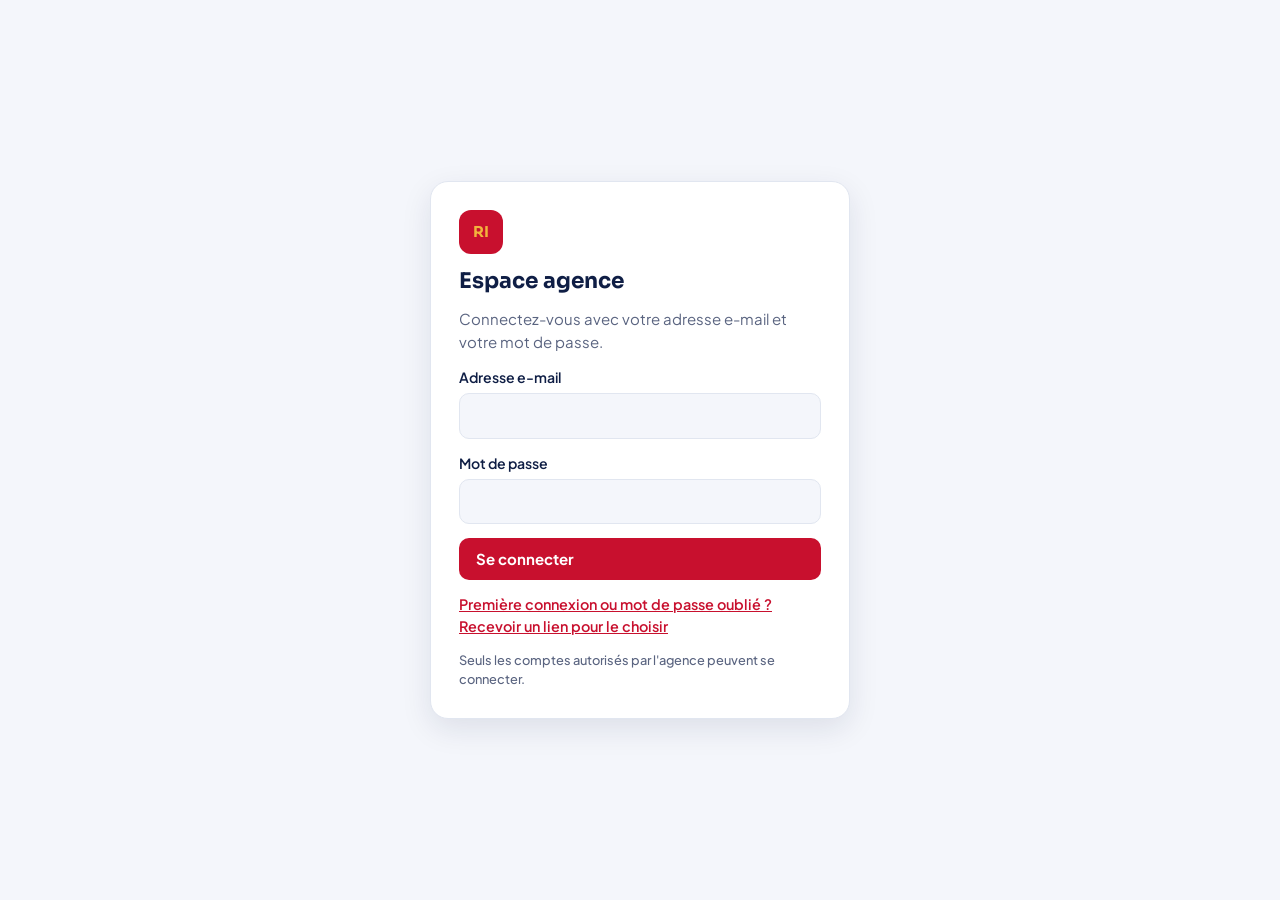
==== commit eaeaa385: "Espace agence : connexion par e-mail et mot de passe - Formulaire e-mail + mot de passe à la place d" ====
--- a/reussite-internationale/admin.html
+++ b/reussite-internationale/admin.html
@@ -42,6 +42,7 @@
 .login-card h1 { font-size: 1.35rem; }
 .login-card p { margin: 0; color: var(--muted); }
 .login-card input { padding: .7em .8em; border: 1.5px solid var(--line); border-radius: 10px; background: var(--bg); font-size: 1rem; }
+.linkish { background: none; border: 0; padding: 0; color: var(--red); font-weight: 600; text-decoration: underline; cursor: pointer; text-align: left; font-size: .9rem; }
 .ok-msg { background: var(--green-soft); color: var(--ink); border-radius: 10px; padding: 12px 14px; }
 .doc-row { display: grid; grid-template-columns: auto 1fr auto; gap: 8px; align-items: center; padding: 6px 10px; border-radius: 10px; background: var(--bg); border: 1.5px solid var(--line); }
 .doc-row.on { border-color: var(--green); background: var(--green-soft); }
@@ -184,15 +185,27 @@
 
 
 <section class="login" id="login" hidden>
-  <form class="login-card" id="login-form">
+  <form class="login-card" id="login-form" novalidate>
     <span class="mark">RI</span>
     <h1>Espace agence</h1>
-    <p>Entrez votre adresse e-mail : vous recevrez un lien de connexion. Cliquez dessus depuis ce même appareil.</p>
-    <label class="f" for="l-email">Adresse e-mail<input id="l-email" type="email" autocomplete="email" required></label>
-    <button class="btn" type="submit" id="l-btn">Recevoir mon lien de connexion</button>
+    <p>Connectez-vous avec votre adresse e-mail et votre mot de passe.</p>
+    <label class="f" for="l-email">Adresse e-mail<input id="l-email" type="email" autocomplete="username" required></label>
+    <label class="f" for="l-pass">Mot de passe<input id="l-pass" type="password" autocomplete="current-password" required></label>
+    <button class="btn" type="submit" id="l-btn">Se connecter</button>
     <p class="err" id="l-err" hidden></p>
     <div class="ok-msg" id="l-ok" hidden></div>
+    <button type="button" class="linkish" id="l-reset">Première connexion ou mot de passe oublié ? Recevoir un lien pour le choisir</button>
     <p class="help">Seuls les comptes autorisés par l'agence peuvent se connecter.</p>
+  </form>
+  <form class="login-card" id="pw-form" hidden novalidate>
+    <span class="mark">RI</span>
+    <h1>Choisir mon mot de passe</h1>
+    <p>Au moins 8 caractères. Vous l'utiliserez à chaque connexion.</p>
+    <label class="f" for="p-1">Nouveau mot de passe<input id="p-1" type="password" autocomplete="new-password" minlength="8" required></label>
+    <label class="f" for="p-2">Retapez le mot de passe<input id="p-2" type="password" autocomplete="new-password" minlength="8" required></label>
+    <button class="btn" type="submit" id="p-btn">Enregistrer mon mot de passe</button>
+    <p class="err" id="p-err" hidden></p>
+    <button type="button" class="linkish" id="p-cancel" hidden>Annuler</button>
   </form>
 </section>
 
@@ -206,6 +219,7 @@
       <a class="btn btn-ghost" href="./index.html" target="_blank" rel="noopener">Voir le site public</a>
       <button class="btn btn-ghost" id="btn-export" hidden>Exporter (Excel/CSV)</button>
       <button class="btn" id="btn-new">+ Nouvel élève</button>
+      <button class="btn btn-ghost" id="btn-pw">Mot de passe</button>
       <button class="btn btn-ghost" id="btn-out">Se déconnecter</button>
     </div>
   </header>
@@ -601,58 +615,118 @@
   render();
 }
 
-// Retour depuis le lien reçu par e-mail : #access_token=…&refresh_token=…
+function voir(ecran) {
+  $("#login").hidden = ecran === "app";
+  $("#app").hidden = ecran !== "app";
+  $("#login-form").hidden = ecran !== "login";
+  $("#pw-form").hidden = ecran !== "pw";
+}
+function erreur(id, msg) { const e = $(id); e.textContent = msg; e.hidden = !msg; }
+function sessionDepuis(j) {
+  return { access_token: j.access_token, refresh_token: j.refresh_token, expires_at: Math.floor(Date.now() / 1000) + (+j.expires_in || 3600) };
+}
+
+// Retour depuis un lien reçu par e-mail (choix du mot de passe) : #access_token=…&type=recovery
+let modeMotDePasse = false;
 (function lireLien() {
   const h = new URLSearchParams(location.hash.slice(1));
   if (h.get("access_token")) {
     garderSession({ access_token: h.get("access_token"), refresh_token: h.get("refresh_token"), expires_at: +h.get("expires_at") || Math.floor(Date.now() / 1000) + (+h.get("expires_in") || 3600) });
+    modeMotDePasse = h.get("type") === "recovery" || h.get("type") === "invite";
     history.replaceState(null, "", location.pathname);
   } else if (h.get("error_description")) {
-    $("#l-err").textContent = "Le lien de connexion n'est plus valable. Demandez-en un nouveau.";
-    $("#l-err").hidden = false;
+    erreur("#l-err", "Le lien n'est plus valable. Demandez-en un nouveau.");
     history.replaceState(null, "", location.pathname);
   }
 })();
 
+// Connexion e-mail + mot de passe
 $("#login-form").addEventListener("submit", async (e) => {
   e.preventDefault();
-  const email = $("#l-email").value.trim();
-  $("#l-err").hidden = true; $("#l-ok").hidden = true;
-  if (!email) return;
+  erreur("#l-err", ""); $("#l-ok").hidden = true;
+  const email = $("#l-email").value.trim(), password = $("#l-pass").value;
+  if (!email || !password) return erreur("#l-err", "Entrez votre e-mail et votre mot de passe.");
   $("#l-btn").disabled = true;
   try {
+    const r = await fetch(`${SUPABASE_URL}/auth/v1/token?grant_type=password`, {
+      method: "POST", headers: { apikey: SUPABASE_CLE, "Content-Type": "application/json" },
+      body: JSON.stringify({ email, password }),
+    });
+    if (r.status === 400) return erreur("#l-err", "E-mail ou mot de passe incorrect. Première connexion ? Utilisez le lien sous le bouton pour choisir votre mot de passe.");
+    if (r.status === 429) return erreur("#l-err", "Trop d'essais. Attendez quelques minutes.");
+    if (!r.ok) throw new Error(r.status);
+    garderSession(sessionDepuis(await r.json()));
+    await demarrer();
+  } catch (err) {
+    erreur("#l-err", "Connexion impossible. Vérifiez votre internet et réessayez.");
+  } finally { $("#l-btn").disabled = false; }
+});
+
+// Recevoir un lien pour choisir (ou réinitialiser) le mot de passe
+$("#l-reset").addEventListener("click", async () => {
+  erreur("#l-err", ""); $("#l-ok").hidden = true;
+  const email = $("#l-email").value.trim();
+  if (!email) return erreur("#l-err", "Écrivez d'abord votre adresse e-mail ci-dessus.");
+  try {
     const retour = location.origin + location.pathname;
-    const r = await fetch(`${SUPABASE_URL}/auth/v1/otp?redirect_to=${encodeURIComponent(retour)}`, {
+    const r = await fetch(`${SUPABASE_URL}/auth/v1/recover?redirect_to=${encodeURIComponent(retour)}`, {
       method: "POST", headers: { apikey: SUPABASE_CLE, "Content-Type": "application/json" },
-      body: JSON.stringify({ email, create_user: false }),
+      body: JSON.stringify({ email }),
     });
-    if (r.status === 429) throw new Error("trop");
-    $("#l-ok").textContent = `Si cette adresse est autorisée, un lien de connexion vient d'être envoyé à ${email}. Ouvrez votre boîte mail (et les spams) et cliquez sur le lien.`;
+    if (r.status === 429) return erreur("#l-err", "Trop de demandes. Attendez quelques minutes avant de redemander un lien.");
+    $("#l-ok").textContent = `Si cette adresse est autorisée, un e-mail vient d'être envoyé à ${email}. Cliquez sur le lien (regardez aussi les spams) : vous pourrez choisir votre mot de passe.`;
     $("#l-ok").hidden = false;
-  } catch (err) {
-    $("#l-err").textContent = err.message === "trop" ? "Trop de demandes. Attendez quelques minutes avant de redemander un lien." : "L'envoi a échoué. Vérifiez votre connexion internet.";
-    $("#l-err").hidden = false;
-  } finally { $("#l-btn").disabled = false; }
-});
+  } catch (err) { erreur("#l-err", "L'envoi a échoué. Vérifiez votre connexion internet."); }
+});
+
+// Enregistrer un nouveau mot de passe
+$("#pw-form").addEventListener("submit", async (e) => {
+  e.preventDefault();
+  erreur("#p-err", "");
+  const p1 = $("#p-1").value, p2 = $("#p-2").value;
+  if (p1.length < 8) return erreur("#p-err", "Le mot de passe doit faire au moins 8 caractères.");
+  if (p1 !== p2) return erreur("#p-err", "Les deux mots de passe ne sont pas identiques.");
+  $("#p-btn").disabled = true;
+  try {
+    if (session.expires_at - 60 < Date.now() / 1000) await rafraichir();
+    const r = await fetch(`${SUPABASE_URL}/auth/v1/user`, {
+      method: "PUT", headers: { apikey: SUPABASE_CLE, Authorization: `Bearer ${session.access_token}`, "Content-Type": "application/json" },
+      body: JSON.stringify({ password: p1 }),
+    });
+    if (!r.ok) {
+      const t = await r.text();
+      return erreur("#p-err", /weak|pwned|leaked/i.test(t) ? "Ce mot de passe est trop simple. Choisissez-en un plus long ou plus original." : "L'enregistrement a échoué. Réessayez.");
+    }
+    $("#p-1").value = $("#p-2").value = "";
+    modeMotDePasse = false;
+    toast("Mot de passe enregistré");
+    await demarrer();
+  } catch (err) { erreur("#p-err", "Votre session a expiré. Redemandez un lien depuis l'écran de connexion."); }
+  finally { $("#p-btn").disabled = false; }
+});
+$("#btn-pw").addEventListener("click", () => { $("#p-cancel").hidden = false; voir("pw"); });
+$("#p-cancel").addEventListener("click", () => voir("app"));
 
 $("#btn-out").addEventListener("click", async () => {
   try { await fetch(`${SUPABASE_URL}/auth/v1/logout`, { method: "POST", headers: { apikey: SUPABASE_CLE, Authorization: `Bearer ${session.access_token}` } }); } catch (e) {}
   garderSession(null); location.reload();
 });
 
-(async function demarrer() {
-  if (!session) { $("#login").hidden = false; $("#app").hidden = true; return; }
+async function demarrer() {
+  if (!session) return voir("login");
+  if (modeMotDePasse) { $("#p-cancel").hidden = true; return voir("pw"); }
   try {
     const admin = await api("POST", "/rest/v1/rpc/est_admin", {});
-    if (!admin) { garderSession(null); $("#l-err").textContent = "Ce compte n'est pas autorisé à gérer les dossiers."; $("#l-err").hidden = false; $("#login").hidden = false; return; }
-    $("#login").hidden = true; $("#app").hidden = false;
+    if (!admin) { garderSession(null); voir("login"); return erreur("#l-err", "Ce compte n'est pas autorisé à gérer les dossiers."); }
+    voir("app");
     await charger();
   } catch (err) {
     garderSession(null);
-    $("#login").hidden = false; $("#app").hidden = true;
-    $("#l-err").textContent = "Votre session a expiré. Demandez un nouveau lien de connexion."; $("#l-err").hidden = false;
+    voir("login");
+    erreur("#l-err", "Votre session a expiré. Reconnectez-vous.");
   }
-})();
+}
+demarrer();
 </script>
 </body>
 </html>
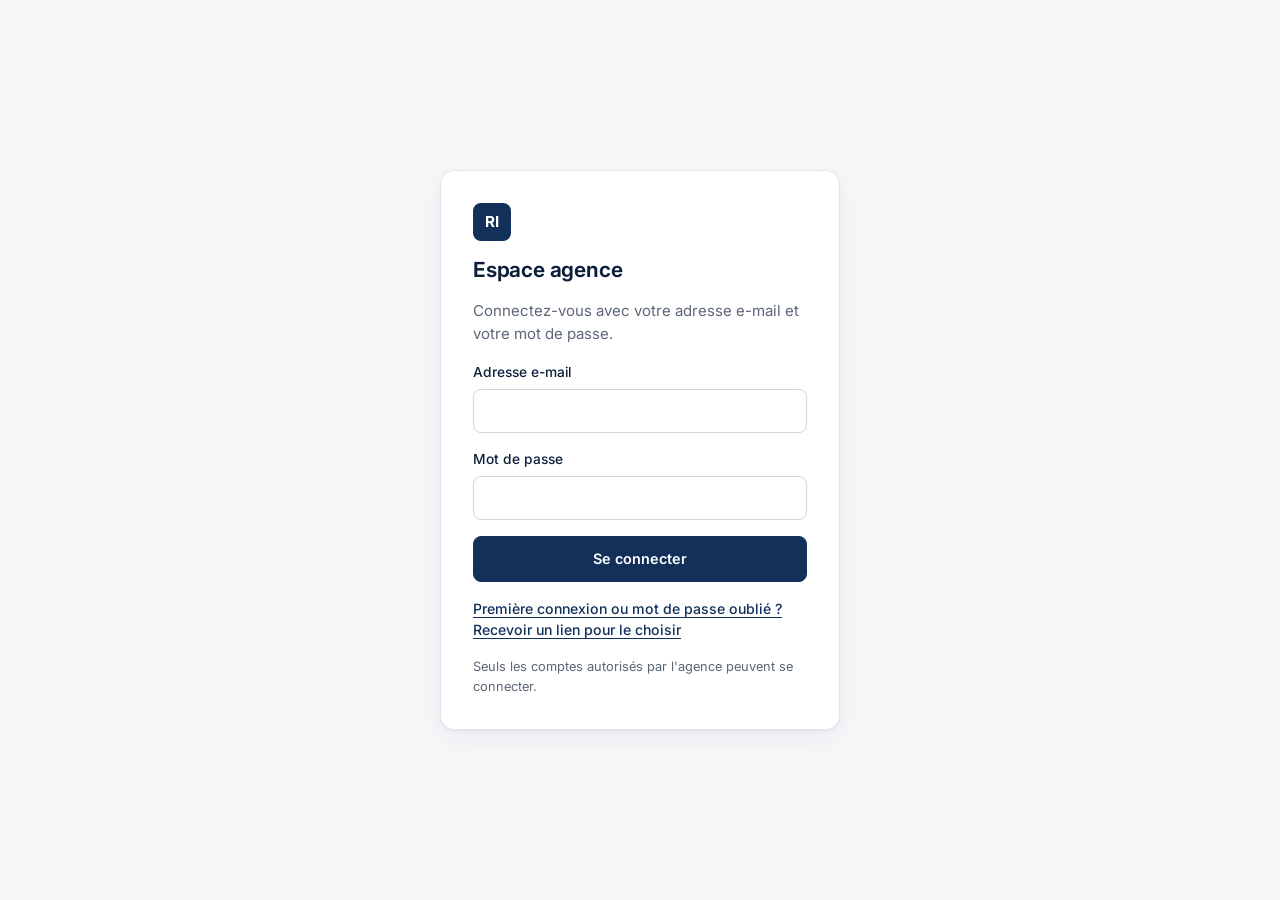
==== commit c512a57d: "Espace agence : nouveau design sobre et professionnel Fond blanc, bleu nuit comme couleur principale" ====
--- a/reussite-internationale/admin.html
+++ b/reussite-internationale/admin.html
@@ -7,176 +7,187 @@
 <meta name="robots" content="noindex">
 <link rel="preconnect" href="https://fonts.googleapis.com">
 <link rel="preconnect" href="https://fonts.gstatic.com" crossorigin>
-<link href="https://fonts.googleapis.com/css2?family=Sora:wght@600;700&family=Plus+Jakarta+Sans:wght@400;500;600;700&display=swap" rel="stylesheet">
+<link href="https://fonts.googleapis.com/css2?family=Inter:wght@400;500;600;700&display=swap" rel="stylesheet">
 <style>
-/* Mise en page : tableau de bord (chiffres clés, étapes cliquables, liste des dossiers) + panneau d'édition à droite */
+/* Style « sobre et pro » : fond blanc, bleu nuit comme seule couleur principale,
+   vert seulement pour ce qui est payé / reçu, rouge seulement pour les erreurs et la suppression.
+   Mise en page : barre du haut, chiffres clés, étapes, tableau des dossiers, panneau d'édition à droite. */
 :root {
-  --bg: #f4f6fb; --surface: #ffffff; --surface-2: #eef1f8; --line: #e1e6f0;
-  --ink: #0f1e45; --muted: #5a6480;
-  --red: #c8102e; --red-soft: #fdebee; --on-red: #ffffff;
-  --gold: #f2b33d; --navy: #0f1e45; --on-navy: #ffffff;
-  --green: #17803d; --green-soft: #e3f4e8; --orange: #b25e00; --orange-soft: #fdf0dd; --grey-soft: #eef1f6;
-  --shadow: 0 10px 30px rgba(15, 30, 69, .10);
-  --font-title: "Sora", "Segoe UI", system-ui, sans-serif;
-  --font-body: "Plus Jakarta Sans", "Segoe UI", system-ui, sans-serif;
-}
-@media (prefers-color-scheme: dark) { :root:not([data-theme="light"]) {
-  --bg: #0b1120; --surface: #131b2e; --surface-2: #1b2540; --line: #26314f;
-  --ink: #e8ecf7; --muted: #9aa5c4; --red: #ff4d63; --red-soft: #3a1520; --on-red: #ffffff;
-  --navy: #1e2c55; --on-navy: #ffffff;
-  --green: #4cc27a; --green-soft: #12301f; --orange: #f2b33d; --orange-soft: #3a2a0c; --grey-soft: #1b2540;
-  --shadow: 0 10px 30px rgba(0, 0, 0, .4); color-scheme: dark;
-} }
-:root[data-theme="dark"] {
-  --bg: #0b1120; --surface: #131b2e; --surface-2: #1b2540; --line: #26314f;
-  --ink: #e8ecf7; --muted: #9aa5c4; --red: #ff4d63; --red-soft: #3a1520; --on-red: #ffffff;
-  --navy: #1e2c55; --on-navy: #ffffff;
-  --green: #4cc27a; --green-soft: #12301f; --orange: #f2b33d; --orange-soft: #3a2a0c; --grey-soft: #1b2540;
-  --shadow: 0 10px 30px rgba(0, 0, 0, .4); color-scheme: dark;
+  --bg: #f6f7f9; --surface: #ffffff; --surface-2: #f2f4f7; --line: #e3e7ed; --line-strong: #cfd5de;
+  --ink: #0b1f3a; --muted: #5b6676; --faint: #8a94a3;
+  --navy: #12305a; --navy-hover: #0c2445; --navy-soft: #e9eef6; --on-navy: #ffffff;
+  --green: #157347; --green-soft: #e8f4ed;
+  --orange: #8a5300; --orange-soft: #fbf2e1;
+  --danger: #b42318; --danger-soft: #fdecea;
+  --radius: 10px;
+  --shadow: 0 1px 2px rgba(11, 31, 58, .06), 0 8px 24px rgba(11, 31, 58, .06);
+  --font: "Inter", "Segoe UI", system-ui, -apple-system, sans-serif;
+  color-scheme: light;
 }
 * { box-sizing: border-box; }
 [hidden] { display: none !important; }
 html, body { margin: 0; }
-.login { min-height: 100vh; display: grid; place-items: center; padding: 24px max(16px, env(safe-area-inset-left, 0px)); }
-.login-card { width: min(420px, 100%); background: var(--surface); border: 1px solid var(--line); border-radius: 18px; padding: 28px; box-shadow: var(--shadow); display: grid; gap: 14px; }
-.login-card h1 { font-size: 1.35rem; }
+body { background: var(--bg); color: var(--ink); font-family: var(--font); font-size: 15px; line-height: 1.55; -webkit-font-smoothing: antialiased; }
+h1, h2, h3 { margin: 0; line-height: 1.25; font-weight: 650; letter-spacing: -.01em; text-wrap: balance; }
+button, input, select, textarea { font: inherit; color: inherit; }
+:focus-visible { outline: 2px solid var(--navy); outline-offset: 2px; }
+
+/* ---- Connexion ---- */
+.login { min-height: 100vh; display: grid; place-items: center; padding: 32px max(16px, env(safe-area-inset-left, 0px)); background: var(--bg); }
+.login-card { width: min(400px, 100%); background: var(--surface); border: 1px solid var(--line); border-radius: 14px; padding: 32px; box-shadow: var(--shadow); display: grid; gap: 16px; }
+.login-card h1 { font-size: 1.3rem; }
 .login-card p { margin: 0; color: var(--muted); }
-.login-card input { padding: .7em .8em; border: 1.5px solid var(--line); border-radius: 10px; background: var(--bg); font-size: 1rem; }
-.linkish { background: none; border: 0; padding: 0; color: var(--red); font-weight: 600; text-decoration: underline; cursor: pointer; text-align: left; font-size: .9rem; }
-.ok-msg { background: var(--green-soft); color: var(--ink); border-radius: 10px; padding: 12px 14px; }
-.doc-row { display: grid; grid-template-columns: auto 1fr auto; gap: 8px; align-items: center; padding: 6px 10px; border-radius: 10px; background: var(--bg); border: 1.5px solid var(--line); }
-.doc-row.on { border-color: var(--green); background: var(--green-soft); }
-.doc-row input[type=text] { padding: .45em .6em; border: 1.5px solid var(--line); border-radius: 8px; background: var(--surface); width: 100%; min-width: 0; }
-.doc-row input[type=checkbox] { width: 20px; height: 20px; accent-color: var(--green); }
-.code-box { display: flex; gap: 8px; }
-.code-box input { flex: 1; font-weight: 700; letter-spacing: .05em; }
-body { background: var(--bg); color: var(--ink); font-family: var(--font-body); font-size: 15px; line-height: 1.5; }
-h1, h2, h3 { font-family: var(--font-title); margin: 0; line-height: 1.2; text-wrap: balance; }
-button, input, select, textarea { font: inherit; color: inherit; }
-:focus-visible { outline: 3px solid var(--gold); outline-offset: 2px; }
-.wrap { max-width: 1240px; margin: 0 auto; padding-left: max(16px, env(safe-area-inset-left, 0px)); padding-right: max(16px, env(safe-area-inset-right, 0px)); padding-block: 20px 60px; }
-
-.top { display: flex; align-items: center; justify-content: space-between; gap: 12px; flex-wrap: wrap; margin-bottom: 20px; }
+.login-card .btn { justify-content: center; padding: .75em 1em; }
+.linkish { background: none; border: 0; padding: 0; color: var(--navy); font-weight: 500; text-decoration: underline; text-underline-offset: 3px; cursor: pointer; text-align: left; font-size: .88rem; }
+.ok-msg { background: var(--green-soft); color: var(--ink); border-radius: var(--radius); padding: 12px 14px; font-size: .92rem; }
+.err { color: var(--danger); font-weight: 500; margin: 0; font-size: .92rem; }
+
+/* ---- Structure ---- */
+.wrap { max-width: 1200px; margin: 0 auto; padding-left: max(20px, env(safe-area-inset-left, 0px)); padding-right: max(20px, env(safe-area-inset-right, 0px)); padding-block: 0 64px; }
+.top { display: flex; align-items: center; justify-content: space-between; gap: 16px; flex-wrap: wrap; padding-block: 20px; margin-bottom: 28px; border-bottom: 1px solid var(--line); }
 .brand { display: flex; align-items: center; gap: 12px; }
-.mark { width: 44px; height: 44px; border-radius: 12px; background: var(--red); color: var(--gold); display: grid; place-items: center; font-family: var(--font-title); font-weight: 700; flex: none; }
-.brand h1 { font-size: 1.35rem; }
-.brand p { margin: 0; color: var(--muted); font-size: .9rem; }
+.mark { width: 38px; height: 38px; border-radius: 8px; background: var(--navy); color: var(--on-navy); display: grid; place-items: center; font-weight: 700; font-size: .95rem; letter-spacing: .02em; flex: none; }
+.brand h1 { font-size: 1.15rem; }
+.brand p { margin: 0; color: var(--muted); font-size: .85rem; }
 .actions { display: flex; gap: 8px; flex-wrap: wrap; }
-.btn { display: inline-flex; align-items: center; gap: 6px; border: 0; border-radius: 10px; padding: .65em 1.1em; font-weight: 700; cursor: pointer; background: var(--red); color: var(--on-red); text-decoration: none; }
-.btn:hover { filter: brightness(.95); }
-.btn-ghost { background: var(--surface); color: var(--ink); box-shadow: inset 0 0 0 1.5px var(--line); }
-.btn-sm { padding: .45em .8em; font-size: .88rem; }
-.btn-danger { background: transparent; color: var(--red); box-shadow: inset 0 0 0 1.5px var(--red); }
-.btn-green { background: var(--green); color: #fff; }
+
+/* ---- Boutons ---- */
+.btn { display: inline-flex; align-items: center; gap: 6px; border: 1px solid var(--navy); border-radius: 8px; padding: .55em 1em; font-weight: 600; font-size: .9rem; cursor: pointer; background: var(--navy); color: var(--on-navy); text-decoration: none; transition: background .15s, border-color .15s; }
+.btn:hover { background: var(--navy-hover); border-color: var(--navy-hover); }
+.btn-ghost { background: var(--surface); color: var(--ink); border-color: var(--line-strong); }
+.btn-ghost:hover { background: var(--surface-2); border-color: var(--line-strong); }
+.btn-sm { padding: .4em .75em; font-size: .85rem; }
+.btn-danger { background: var(--surface); color: var(--danger); border-color: #e9b8b3; }
+.btn-danger:hover { background: var(--danger-soft); border-color: var(--danger); }
+.btn-green { background: var(--surface); color: var(--green); border-color: #b5dcc4; }
+.btn-green:hover { background: var(--green-soft); border-color: var(--green); }
 .btn:disabled { opacity: .5; cursor: default; }
 
-.notice { border-radius: 12px; padding: 12px 16px; margin-bottom: 16px; background: var(--orange-soft); color: var(--ink); }
-
-.kpis { display: grid; grid-template-columns: repeat(5, 1fr); gap: 12px; margin-bottom: 18px; }
-.kpi { background: var(--surface); border-radius: 14px; padding: 16px; border: 1px solid var(--line); min-width: 0; }
-.kpi small { display: block; color: var(--muted); font-weight: 600; font-size: .8rem; text-transform: uppercase; letter-spacing: .05em; }
-.kpi b { display: block; font-family: var(--font-title); font-size: 1.45rem; margin-top: 4px; font-variant-numeric: tabular-nums; white-space: nowrap; overflow: hidden; text-overflow: ellipsis; }
-.kpi span { color: var(--muted); font-size: .82rem; }
-.kpi.accent { background: var(--navy); border-color: var(--navy); color: var(--on-navy); }
-.kpi.accent small, .kpi.accent span { color: var(--gold); }
-
-.pipeline { display: flex; gap: 8px; overflow-x: auto; padding-bottom: 4px; margin-bottom: 14px; }
-.stage { flex: 1 0 120px; border: 1.5px solid var(--line); background: var(--surface); border-radius: 12px; padding: 10px 12px; text-align: left; cursor: pointer; }
-.stage b { display: block; font-family: var(--font-title); font-size: 1.3rem; font-variant-numeric: tabular-nums; }
-.stage span { font-size: .82rem; color: var(--muted); font-weight: 600; }
-.stage.active { border-color: var(--red); background: var(--red-soft); }
-
-.tools { display: flex; gap: 10px; flex-wrap: wrap; margin-bottom: 12px; }
-.tools input, .tools select { padding: .6em .8em; border: 1.5px solid var(--line); border-radius: 10px; background: var(--surface); }
-.tools input { flex: 1 1 220px; min-width: 0; }
-
-.list { background: var(--surface); border: 1px solid var(--line); border-radius: 16px; overflow: hidden; }
-.row { display: grid; grid-template-columns: 1.4fr 1.3fr 1.5fr .9fr 1.6fr; gap: 14px; align-items: center; padding: 14px 18px; border-bottom: 1px solid var(--line); cursor: pointer; width: 100%; text-align: left; background: none; border-left: 0; border-right: 0; border-top: 0; }
+.notice { border-radius: var(--radius); padding: 12px 16px; margin-bottom: 20px; background: var(--orange-soft); color: var(--ink); border: 1px solid #f0dcb4; }
+
+/* ---- Guide ---- */
+.guide { background: var(--surface); border: 1px solid var(--line); border-radius: var(--radius); padding: 2px 18px; margin-bottom: 24px; }
+.guide summary { cursor: pointer; font-weight: 600; padding: 12px 0; color: var(--navy); }
+.guide ol { margin: 0 0 14px; padding-left: 1.2em; display: grid; gap: 8px; color: var(--ink); }
+
+/* ---- Chiffres clés ---- */
+.kpis { display: grid; grid-template-columns: repeat(5, 1fr); gap: 1px; background: var(--line); border: 1px solid var(--line); border-radius: 12px; overflow: hidden; margin-bottom: 28px; }
+.kpi { background: var(--surface); padding: 18px 20px; min-width: 0; }
+.kpi small { display: block; color: var(--muted); font-weight: 500; font-size: .82rem; }
+.kpi b { display: block; font-size: 1.6rem; font-weight: 650; margin-top: 6px; font-variant-numeric: tabular-nums; white-space: nowrap; overflow: hidden; text-overflow: ellipsis; letter-spacing: -.02em; }
+.kpi span { color: var(--faint); font-size: .8rem; }
+.kpi .help { display: block; margin-top: 4px; }
+.kpi.accent b { color: var(--navy); }
+
+/* ---- Étapes (filtre) ---- */
+.pipeline { display: flex; gap: 0; overflow-x: auto; margin-bottom: 6px; border-bottom: 1px solid var(--line); }
+.stage { flex: 1 0 120px; border: 0; border-bottom: 2px solid transparent; background: none; padding: 10px 12px 12px; text-align: left; cursor: pointer; color: var(--muted); }
+.stage b { display: block; font-size: 1.25rem; font-weight: 650; color: var(--ink); font-variant-numeric: tabular-nums; }
+.stage span { font-size: .82rem; font-weight: 500; }
+.stage:hover { color: var(--ink); }
+.stage.active { border-bottom-color: var(--navy); color: var(--navy); }
+.stage.active b { color: var(--navy); }
+.hint { color: var(--faint); font-size: .82rem; margin: 8px 0 18px; }
+
+/* ---- Recherche ---- */
+.tools { display: flex; gap: 10px; flex-wrap: wrap; margin-bottom: 14px; }
+.tools input, .tools select { padding: .6em .8em; border: 1px solid var(--line-strong); border-radius: 8px; background: var(--surface); }
+.tools input { flex: 1 1 260px; min-width: 0; }
+.tools input:focus, .tools select:focus { outline: none; border-color: var(--navy); box-shadow: 0 0 0 3px var(--navy-soft); }
+
+/* ---- Tableau des dossiers ---- */
+.list { background: var(--surface); border: 1px solid var(--line); border-radius: 12px; overflow: hidden; }
+.row { display: grid; grid-template-columns: 1.4fr 1.3fr 1.5fr .9fr 1.6fr; gap: 16px; align-items: center; padding: 14px 20px; border: 0; border-bottom: 1px solid var(--line); cursor: pointer; width: 100%; text-align: left; background: none; }
 .row:last-child { border-bottom: 0; }
-.row:hover { background: var(--surface-2); }
-.row.head { cursor: default; background: var(--surface-2); font-size: .78rem; font-weight: 700; text-transform: uppercase; letter-spacing: .05em; color: var(--muted); padding-block: 10px; }
+.row:hover { background: #fafbfc; }
+.row.head { cursor: default; background: var(--surface-2); font-size: .75rem; font-weight: 600; text-transform: uppercase; letter-spacing: .06em; color: var(--muted); padding-block: 10px; }
+.row.head:hover { background: var(--surface-2); }
 .row > div { min-width: 0; }
-.name { font-weight: 700; }
-.sub { color: var(--muted); font-size: .85rem; overflow: hidden; text-overflow: ellipsis; white-space: nowrap; }
-.prog { display: grid; gap: 5px; }
-.prog-top { display: flex; justify-content: space-between; font-size: .85rem; font-weight: 600; gap: 6px; }
-.bar { height: 8px; background: var(--surface-2); border-radius: 99px; overflow: hidden; }
-.bar span { display: block; height: 100%; background: linear-gradient(90deg, var(--red), var(--gold)); border-radius: 99px; }
+.name { font-weight: 600; }
+.sub { color: var(--muted); font-size: .84rem; overflow: hidden; text-overflow: ellipsis; white-space: nowrap; }
+.prog { display: grid; gap: 6px; }
+.prog-top { display: flex; justify-content: space-between; font-size: .84rem; font-weight: 500; gap: 6px; }
+.prog-top span:last-child { color: var(--muted); font-variant-numeric: tabular-nums; }
+.bar { height: 6px; background: var(--surface-2); border-radius: 99px; overflow: hidden; }
+.bar span { display: block; height: 100%; background: var(--navy); border-radius: 99px; }
 .bar.green span { background: var(--green); }
-.pay { display: flex; gap: 4px; }
-.pay i { width: 22px; height: 8px; border-radius: 4px; background: var(--surface-2); }
+.pay { display: flex; gap: 3px; }
+.pay i { width: 18px; height: 6px; border-radius: 3px; background: var(--line); }
 .pay i.on { background: var(--green); }
-.pill { display: inline-block; font-size: .75rem; font-weight: 700; padding: .2em .65em; border-radius: 99px; white-space: nowrap; }
+.pill { display: inline-block; font-size: .72rem; font-weight: 600; padding: .15em .6em; border-radius: 4px; white-space: nowrap; margin-bottom: 4px; border: 1px solid transparent; }
 .p-actif { background: var(--green-soft); color: var(--green); }
 .p-pause { background: var(--orange-soft); color: var(--orange); }
-.p-abandon { background: var(--grey-soft); color: var(--muted); }
-.p-termine { background: var(--navy); color: var(--on-navy); }
-.p-prospect { background: var(--red-soft); color: var(--red); }
-.next { font-size: .88rem; overflow: hidden; display: -webkit-box; -webkit-line-clamp: 2; -webkit-box-orient: vertical; }
-
-.empty { text-align: center; padding: 48px 20px; color: var(--muted); }
-.empty h3 { color: var(--ink); margin-bottom: 6px; }
-
-/* Panneau d'édition */
-.overlay { position: fixed; inset: 0; background: rgba(5, 10, 25, .45); z-index: 20; }
-.drawer { position: fixed; top: 0; right: 0; bottom: 0; width: min(560px, 100%); background: var(--surface); z-index: 21; box-shadow: var(--shadow); display: flex; flex-direction: column;
+.p-abandon { background: var(--surface-2); color: var(--muted); }
+.p-termine { background: var(--navy-soft); color: var(--navy); }
+.p-prospect { background: var(--surface); color: var(--navy); border-color: var(--line-strong); }
+.next { font-size: .86rem; overflow: hidden; display: -webkit-box; -webkit-line-clamp: 2; -webkit-box-orient: vertical; }
+.empty { text-align: center; padding: 56px 20px; color: var(--muted); }
+.empty h3 { color: var(--ink); margin-bottom: 6px; font-size: 1.05rem; }
+
+/* ---- Panneau d'édition ---- */
+.overlay { position: fixed; inset: 0; background: rgba(11, 31, 58, .35); z-index: 20; }
+.drawer { position: fixed; top: 0; right: 0; bottom: 0; width: min(580px, 100%); background: var(--surface); z-index: 21; box-shadow: -8px 0 32px rgba(11, 31, 58, .12); display: flex; flex-direction: column;
   padding-top: env(safe-area-inset-top, 0px); padding-bottom: env(safe-area-inset-bottom, 0px); padding-right: env(safe-area-inset-right, 0px); }
-.d-head { display: flex; justify-content: space-between; align-items: center; gap: 10px; padding: 16px 20px; border-bottom: 1px solid var(--line); }
-.d-head h2 { font-size: 1.15rem; }
-.d-body { overflow-y: auto; padding: 18px 20px; display: grid; gap: 16px; flex: 1; }
-.d-foot { display: flex; gap: 8px; justify-content: space-between; flex-wrap: wrap; padding: 14px 20px; border-top: 1px solid var(--line); }
-.x { background: none; border: 0; font-size: 1.6rem; line-height: 1; cursor: pointer; color: var(--muted); padding: 4px 8px; }
-.grid2 { display: grid; grid-template-columns: 1fr 1fr; gap: 12px; }
-label.f { display: grid; gap: 5px; font-weight: 600; font-size: .88rem; }
-.f input, .f select, .f textarea { padding: .6em .75em; border: 1.5px solid var(--line); border-radius: 10px; background: var(--bg); width: 100%; }
-.f input:focus, .f select:focus, .f textarea:focus { outline: none; border-color: var(--red); }
-.section-t { font-family: var(--font-title); font-size: .95rem; margin-top: 4px; }
+.d-head { display: flex; justify-content: space-between; align-items: center; gap: 10px; padding: 18px 24px; border-bottom: 1px solid var(--line); }
+.d-head h2 { font-size: 1.1rem; }
+.d-body { overflow-y: auto; padding: 22px 24px; display: grid; gap: 18px; flex: 1; }
+.d-foot { display: flex; gap: 8px; justify-content: space-between; flex-wrap: wrap; padding: 14px 24px; border-top: 1px solid var(--line); background: var(--surface-2); }
+.x { background: none; border: 0; font-size: 1.5rem; line-height: 1; cursor: pointer; color: var(--muted); padding: 4px 8px; border-radius: 6px; }
+.x:hover { background: var(--surface-2); color: var(--ink); }
+.grid2 { display: grid; grid-template-columns: 1fr 1fr; gap: 14px; }
+label.f, div.f { display: grid; gap: 6px; font-weight: 500; font-size: .86rem; color: var(--ink); }
+.f input, .f select, .f textarea, .login-card input { padding: .6em .75em; border: 1px solid var(--line-strong); border-radius: 8px; background: var(--surface); width: 100%; font-size: .95rem; }
+.f input:focus, .f select:focus, .f textarea:focus, .login-card input:focus { outline: none; border-color: var(--navy); box-shadow: 0 0 0 3px var(--navy-soft); }
+.section-t { font-weight: 600; font-size: .78rem; text-transform: uppercase; letter-spacing: .06em; color: var(--muted); margin-top: 10px; padding-top: 16px; border-top: 1px solid var(--line); }
+.help { color: var(--faint); font-weight: 400; font-size: .8rem; text-transform: none; letter-spacing: 0; }
+
 .steps { display: grid; grid-template-columns: repeat(6, 1fr); gap: 6px; }
-.steps button { border: 1.5px solid var(--line); background: var(--bg); border-radius: 10px; padding: 8px 4px; font-size: .75rem; font-weight: 700; cursor: pointer; display: grid; gap: 2px; justify-items: center; }
-.steps button b { font-family: var(--font-title); font-size: 1rem; }
-.steps button.done { background: var(--green-soft); border-color: var(--green); color: var(--green); }
-.steps button.now { background: var(--red); border-color: var(--red); color: var(--on-red); }
+.steps button { border: 1px solid var(--line-strong); background: var(--surface); border-radius: 8px; padding: 9px 4px; font-size: .74rem; font-weight: 500; cursor: pointer; display: grid; gap: 2px; justify-items: center; color: var(--muted); }
+.steps button b { font-size: .95rem; font-weight: 650; color: var(--ink); }
+.steps button.done { background: var(--navy-soft); border-color: #c8d4e6; color: var(--navy); }
+.steps button.done b { color: var(--navy); }
+.steps button.now { background: var(--navy); border-color: var(--navy); color: var(--on-navy); }
+.steps button.now b { color: var(--on-navy); }
+
+.sexe { display: flex; gap: 8px; }
+.sexe button { flex: 1; border: 1px solid var(--line-strong); background: var(--surface); border-radius: 8px; padding: .5em; font-weight: 500; cursor: pointer; }
+.sexe button.on { border-color: var(--navy); background: var(--navy-soft); color: var(--navy); font-weight: 600; }
+
+.code-box { display: flex; gap: 8px; }
+.code-box input { flex: 1; font-weight: 600; letter-spacing: .06em; font-variant-numeric: tabular-nums; }
+
+.pay-edit { display: grid; gap: 6px; }
+.pay-row, .doc-row { display: grid; gap: 8px; align-items: center; padding: 6px 8px; border-radius: 8px; background: var(--surface); border: 1px solid var(--line); }
+.pay-row { grid-template-columns: auto 1fr 130px auto; }
+.doc-row { grid-template-columns: auto 1fr auto; }
+.pay-row.on, .doc-row.on { background: var(--green-soft); border-color: #b5dcc4; }
+.pay-row input[type=text], .pay-row input[type=number], .doc-row input[type=text] { padding: .4em .6em; border: 1px solid var(--line); border-radius: 6px; background: var(--surface); width: 100%; min-width: 0; }
+.pay-row input[type=checkbox], .doc-row input[type=checkbox] { width: 18px; height: 18px; accent-color: var(--green); }
+.pay-row .rm, .doc-row .rm { background: none; border: 0; color: var(--faint); font-size: 1.1rem; cursor: pointer; padding: 2px 6px; border-radius: 4px; }
+.pay-row .rm:hover, .doc-row .rm:hover { color: var(--danger); background: var(--danger-soft); }
+.pay-total { display: flex; justify-content: space-between; font-weight: 600; padding: 6px 2px 0; font-variant-numeric: tabular-nums; }
+
+.money { display: grid; grid-template-columns: repeat(2, 1fr); gap: 1px; background: var(--line); border: 1px solid var(--line); border-radius: 10px; overflow: hidden; }
+.money div { background: var(--surface); padding: 12px 14px; }
+.money small { display: block; color: var(--muted); font-size: .78rem; font-weight: 500; }
+.money b { font-variant-numeric: tabular-nums; font-weight: 650; }
+.money .hl b { color: var(--navy); }
+.money .hl small .help { color: var(--faint) !important; }
+
 .tr { display: grid; gap: 8px; }
-.tr label { display: flex; align-items: center; gap: 10px; padding: 10px 12px; border-radius: 10px; background: var(--bg); border: 1.5px solid var(--line); cursor: pointer; }
-.tr label.on { border-color: var(--green); background: var(--green-soft); }
-.tr input { width: 18px; height: 18px; accent-color: var(--green); }
-.tr .amt { margin-left: auto; font-weight: 700; font-variant-numeric: tabular-nums; }
-.money { display: grid; grid-template-columns: repeat(2, 1fr); gap: 8px; }
-.money div { background: var(--bg); border-radius: 10px; padding: 10px 12px; }
-.money small { display: block; color: var(--muted); font-size: .75rem; font-weight: 600; text-transform: uppercase; }
-.money b { font-variant-numeric: tabular-nums; }
-.money .hl { background: var(--navy); color: var(--on-navy); }
-.money .hl small { color: var(--gold); }
-.help { color: var(--muted); font-weight: 500; font-size: .8rem; text-transform: none; letter-spacing: 0; }
-.kpi .help { display: block; margin-top: 2px; }
-.kpi.accent .help { color: rgba(255,255,255,.75); }
-.guide { background: var(--surface); border: 1px solid var(--line); border-radius: 14px; padding: 4px 16px; margin-bottom: 16px; }
-.guide summary { cursor: pointer; font-weight: 700; padding: 10px 0; }
-.guide ol { margin: 0 0 12px; padding-left: 1.2em; display: grid; gap: 6px; color: var(--ink); }
-.hint { color: var(--muted); font-size: .85rem; margin: -6px 0 12px; }
-.pay-edit { display: grid; gap: 8px; }
-.pay-row { display: grid; grid-template-columns: auto 1fr 130px auto; gap: 8px; align-items: center; padding: 8px 10px; border-radius: 10px; background: var(--bg); border: 1.5px solid var(--line); }
-.pay-row.on { border-color: var(--green); background: var(--green-soft); }
-.pay-row input[type=text], .pay-row input[type=number] { padding: .45em .6em; border: 1.5px solid var(--line); border-radius: 8px; background: var(--surface); width: 100%; min-width: 0; }
-.pay-row input[type=checkbox] { width: 20px; height: 20px; accent-color: var(--green); }
-.pay-row .rm { background: none; border: 0; color: var(--muted); font-size: 1.2rem; cursor: pointer; padding: 2px 6px; }
-.pay-total { display: flex; justify-content: space-between; font-weight: 700; padding: 4px 2px; }
-.sexe { display: flex; gap: 8px; }
-.sexe button { flex: 1; border: 1.5px solid var(--line); background: var(--bg); border-radius: 10px; padding: .55em; font-weight: 700; cursor: pointer; }
-.sexe button.on { border-color: var(--red); background: var(--red-soft); color: var(--red); }
-.err { color: var(--red); font-weight: 600; margin: 0; }
-.toast { position: fixed; left: 50%; bottom: calc(20px + env(safe-area-inset-bottom, 0px)); transform: translateX(-50%); background: var(--navy); color: var(--on-navy); padding: 10px 18px; border-radius: 10px; z-index: 30; font-weight: 600; }
+.toast { position: fixed; left: 50%; bottom: calc(24px + env(safe-area-inset-bottom, 0px)); transform: translateX(-50%); background: var(--ink); color: #fff; padding: 10px 18px; border-radius: 8px; z-index: 30; font-weight: 500; font-size: .9rem; box-shadow: var(--shadow); }
 
 @media (max-width: 980px) { .kpis { grid-template-columns: repeat(2, 1fr); } .kpi.accent { grid-column: 1 / -1; } }
 @media (max-width: 760px) {
+  .wrap { padding-left: max(16px, env(safe-area-inset-left, 0px)); padding-right: max(16px, env(safe-area-inset-right, 0px)); }
   .pay-row { grid-template-columns: auto 1fr auto; }
   .pay-row .amt-in { grid-column: 2 / 3; }
   .row.head { display: none; }
-  .row { grid-template-columns: 1fr 1fr; gap: 10px; }
-  .row .c-next { grid-column: 1 / -1; }
-  .row .c-uni { grid-column: 1 / -1; }
+  .row { grid-template-columns: 1fr 1fr; gap: 10px; padding: 14px 16px; }
+  .row .c-next, .row .c-uni { grid-column: 1 / -1; }
   .grid2 { grid-template-columns: 1fr; }
   .steps { grid-template-columns: repeat(3, 1fr); }
+  .d-body, .d-head, .d-foot { padding-left: 18px; padding-right: 18px; }
 }
 @media (prefers-reduced-motion: reduce) { * { transition: none !important; } }
 </style>
@@ -477,7 +488,7 @@
   $("#e-money").innerHTML = `
     <div><small>Encaissé</small><b>${fmt(enc)} FCFA</b></div>
     <div><small>Reste à encaisser</small><b>${fmt(Math.max(0, prix(brouillon) - enc))} FCFA</b></div>
-    <div class="hl"><small>Marge actuelle <span class="help" style="color:inherit">(reçu − dépenses)</span></small><b>${fmt(enc - ch)} FCFA</b></div>
+    <div class="hl"><small>Marge actuelle <span class="help">(reçu − dépenses)</span></small><b>${fmt(enc - ch)} FCFA</b></div>
     <div><small>Marge à la fin <span class="help">(si tout est payé)</span></small><b>${fmt(prix(brouillon) - ch)} FCFA${prix(brouillon) ? ` (${Math.round(((prix(brouillon) - ch) / prix(brouillon)) * 100)} %)` : ""}</b></div>`;
 }
 function majWa() {
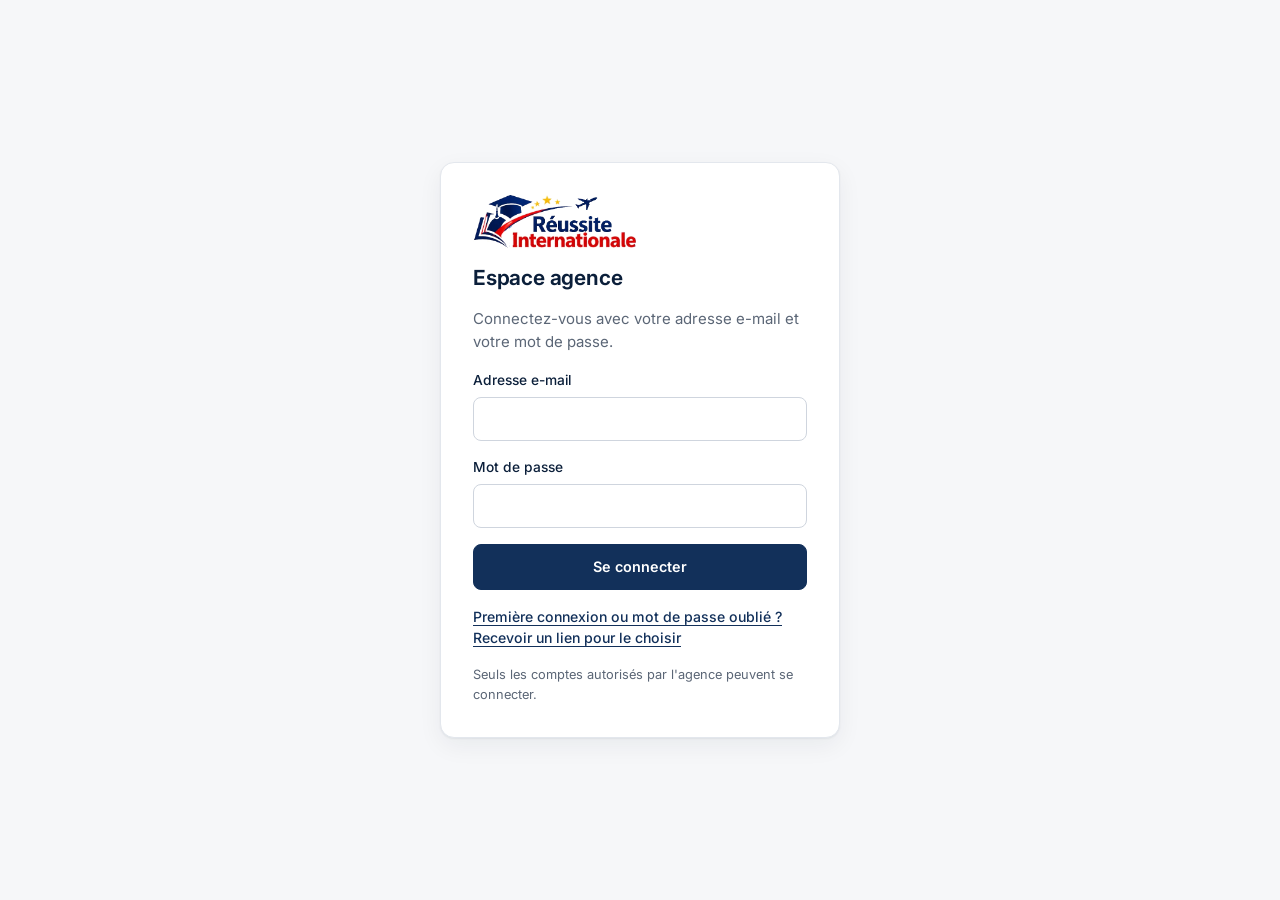
==== commit 01f9d769: "Icône du site et logo dans l'espace agence - Icône (emblème du logo) pour l'onglet du navigateur et " ====
--- a/reussite-internationale/admin.html
+++ b/reussite-internationale/admin.html
@@ -4,6 +4,11 @@
 <meta charset="utf-8">
 <meta name="viewport" content="width=device-width, initial-scale=1, viewport-fit=cover">
 <title>Espace agence · Réussite Internationale</title>
+<link rel="icon" href="favicon.ico" sizes="any">
+<link rel="icon" type="image/png" sizes="32x32" href="img/favicon-32.png">
+<link rel="apple-touch-icon" href="img/apple-touch-icon.png">
+<link rel="manifest" href="site.webmanifest">
+<meta name="theme-color" content="#0f1e45">
 <meta name="robots" content="noindex">
 <link rel="preconnect" href="https://fonts.googleapis.com">
 <link rel="preconnect" href="https://fonts.gstatic.com" crossorigin>
@@ -46,6 +51,8 @@
 .wrap { max-width: 1200px; margin: 0 auto; padding-left: max(20px, env(safe-area-inset-left, 0px)); padding-right: max(20px, env(safe-area-inset-right, 0px)); padding-block: 0 64px; }
 .top { display: flex; align-items: center; justify-content: space-between; gap: 16px; flex-wrap: wrap; padding-block: 20px; margin-bottom: 28px; border-bottom: 1px solid var(--line); }
 .brand { display: flex; align-items: center; gap: 12px; }
+.login-logo { height: 54px; width: auto; justify-self: start; }
+.top-logo { height: 44px; width: auto; display: block; }
 .mark { width: 38px; height: 38px; border-radius: 8px; background: var(--navy); color: var(--on-navy); display: grid; place-items: center; font-weight: 700; font-size: .95rem; letter-spacing: .02em; flex: none; }
 .brand h1 { font-size: 1.15rem; }
 .brand p { margin: 0; color: var(--muted); font-size: .85rem; }
@@ -197,7 +204,7 @@
 
 <section class="login" id="login" hidden>
   <form class="login-card" id="login-form" novalidate>
-    <span class="mark">RI</span>
+    <img class="login-logo" src="img/logo.png" width="543" height="180" alt="Réussite Internationale">
     <h1>Espace agence</h1>
     <p>Connectez-vous avec votre adresse e-mail et votre mot de passe.</p>
     <label class="f" for="l-email">Adresse e-mail<input id="l-email" type="email" autocomplete="username" required></label>
@@ -209,7 +216,7 @@
     <p class="help">Seuls les comptes autorisés par l'agence peuvent se connecter.</p>
   </form>
   <form class="login-card" id="pw-form" hidden novalidate>
-    <span class="mark">RI</span>
+    <img class="login-logo" src="img/logo.png" width="543" height="180" alt="Réussite Internationale">
     <h1>Choisir mon mot de passe</h1>
     <p>Au moins 8 caractères. Vous l'utiliserez à chaque connexion.</p>
     <label class="f" for="p-1">Nouveau mot de passe<input id="p-1" type="password" autocomplete="new-password" minlength="8" required></label>
@@ -223,7 +230,7 @@
 <div class="wrap" id="app" hidden>
   <header class="top">
     <div class="brand">
-      <span class="mark">RI</span>
+      <img class="top-logo" src="img/logo.png" width="543" height="180" alt="Réussite Internationale">
       <div><h1>Espace agence</h1><p>Réussite Internationale · gestion des élèves et des dossiers</p></div>
     </div>
     <div class="actions">
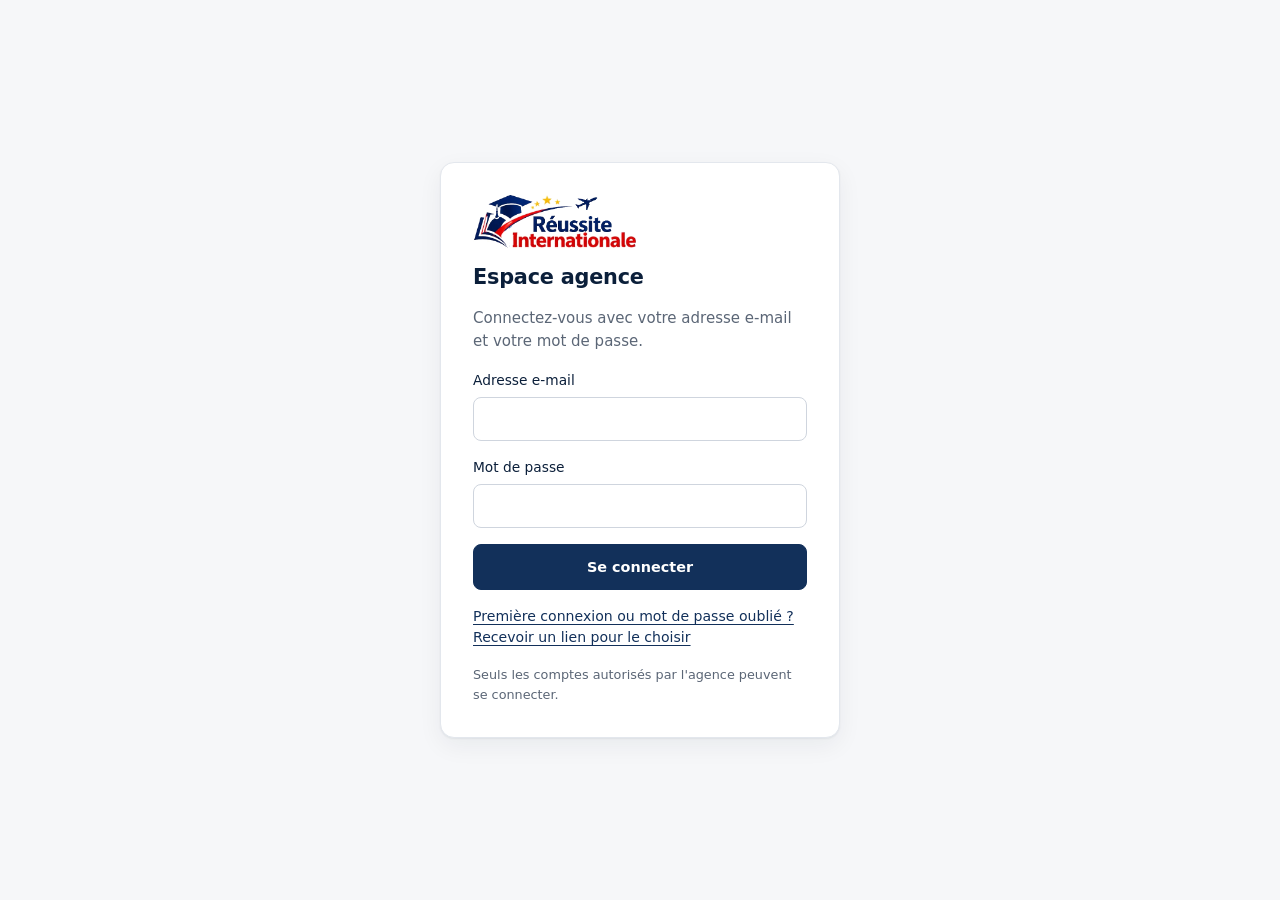
==== commit 8da64334: "Sécurité : lien Espace agence retiré, base durcie, politique CSP - Plus de lien vers l'espace agence" ====
--- a/reussite-internationale/admin.html
+++ b/reussite-internationale/admin.html
@@ -2,6 +2,8 @@
 <html lang="fr">
 <head>
 <meta charset="utf-8">
+<meta http-equiv="Content-Security-Policy" content="default-src 'self'; script-src 'self'; style-src 'self' 'unsafe-inline' https://fonts.googleapis.com; font-src https://fonts.gstatic.com; img-src 'self' data: blob:; connect-src https://ybxnldlrykkybjfmzfmm.supabase.co; base-uri 'self'; form-action 'self'; object-src 'none'">
+<meta name="referrer" content="strict-origin-when-cross-origin">
 <meta name="viewport" content="width=device-width, initial-scale=1, viewport-fit=cover">
 <title>Espace agence · Réussite Internationale</title>
 <link rel="icon" href="favicon.ico" sizes="any">
@@ -345,406 +347,6 @@
 <div class="toast" id="toast" hidden></div>
 
 <script src="config.js"></script>
-<script>
-const CHARGES_DEFAUT = 200000;
-const ETAPES = ["Prospect", "Diagnostic", "Vœux", "Dossier", "Admission & visa", "Accueil Chine"];
-const STATUTS = { actif: "Actif", pause: "En pause", termine: "Terminé", abandon: "Abandonné" };
-
-const $ = (s) => document.querySelector(s);
-const fmt = (n) => new Intl.NumberFormat("fr-FR").format(Math.round(n || 0));
-const esc = (s) => String(s ?? "").replace(/[&<>"']/g, (c) => ({ "&": "&amp;", "<": "&lt;", ">": "&gt;", '"': "&quot;", "'": "&#39;" }[c]));
-const DOCUMENTS_DEFAUT = () => ["Passeport", "Diplôme et relevés du bac", "Photos d'identité", "Lettre de motivation", "Certificat médical", "Casier judiciaire"].map((nom) => ({ nom, ok: false }));
-const PAIEMENTS_DEFAUT = () => [
-  { libelle: "À la signature", montant: 500000, payee: false },
-  { libelle: "À l'admission + JW202", montant: 700000, payee: false },
-  { libelle: "Au visa X1, avant le vol", montant: 300000, payee: false },
-];
-// Les anciens dossiers avaient 3 tranches fixes (tranches: [true, false, ...]) : on les convertit.
-const paiements = (d) => Array.isArray(d.paiements) ? d.paiements :
-  PAIEMENTS_DEFAUT().map((p, i) => ({ ...p, payee: !!(d.tranches && d.tranches[i]) }));
-const prix = (d) => paiements(d).reduce((s, p) => s + (+p.montant || 0), 0);
-const encaisse = (d) => paiements(d).reduce((s, p) => s + (p.payee ? +p.montant || 0 : 0), 0);
-const nbTranches = (d) => paiements(d).filter((p) => p.payee).length;
-const charges = (d) => (typeof d.charges === "number" ? d.charges : CHARGES_DEFAUT);
-const avancement = (d) => d.statut === "termine" ? 100 : Math.round(((d.etape || 0) / 5) * 100);
-
-let dossiers = [], filtreEtape = null, enEdition = null, brouillon = null, confirmDelete = false;
-
-function toast(msg) {
-  const t = $("#toast"); t.textContent = msg; t.hidden = false;
-  clearTimeout(toast.t); toast.t = setTimeout(() => (t.hidden = true), 2200);
-}
-function notice(msg) { const n = $("#notice"); n.textContent = msg; n.hidden = !msg; }
-
-/* ---------- Rendu ---------- */
-function render() {
-  const actifs = dossiers.filter((d) => d.statut !== "abandon" && d.statut !== "termine" && (d.etape || 0) > 0);
-  const prospects = dossiers.filter((d) => (d.etape || 0) === 0 && d.statut !== "abandon");
-  const totalEnc = dossiers.reduce((s, d) => s + encaisse(d), 0);
-  const totalCh = dossiers.filter((d) => (d.etape || 0) > 0).reduce((s, d) => s + charges(d), 0);
-  const reste = actifs.reduce((s, d) => s + Math.max(0, prix(d) - encaisse(d)), 0);
-  $("#k-actifs").textContent = actifs.length;
-  $("#k-actifs-s").textContent = `${dossiers.filter((d) => d.statut === "termine").length} terminé(s)`;
-  $("#k-prospects").textContent = prospects.length;
-  $("#k-encaisse").textContent = fmt(totalEnc);
-  $("#k-reste").textContent = fmt(reste);
-  $("#k-marge").textContent = fmt(totalEnc - totalCh) + " FCFA";
-  $("#k-marge-s").textContent = `dépenses : ${fmt(totalCh)} FCFA`;
-
-  const counts = ETAPES.map((_, i) => dossiers.filter((d) => (d.etape || 0) === i && d.statut !== "abandon").length);
-  $("#pipeline").innerHTML =
-    `<button class="stage ${filtreEtape === null ? "active" : ""}" data-etape=""><b>${dossiers.length}</b><span>Tous</span></button>` +
-    ETAPES.map((e, i) => `<button class="stage ${filtreEtape === i ? "active" : ""}" data-etape="${i}"><b>${counts[i]}</b><span>${i ? i + ". " : ""}${e}</span></button>`).join("");
-
-  const q = $("#q").value.trim().toLowerCase();
-  const st = $("#f-statut").value;
-  const vis = dossiers
-    .filter((d) => filtreEtape === null || (d.etape || 0) === filtreEtape)
-    .filter((d) => !st || d.statut === st)
-    .filter((d) => !q || [d.prenom, d.nom, d.code, d.universite, d.pays, d.domaine, d.telephone].join(" ").toLowerCase().includes(q))
-    .sort((a, b) => String(b.maj_le || "").localeCompare(String(a.maj_le || "")));
-
-  const list = $("#list");
-  if (!dossiers.length) {
-    list.innerHTML = `<div class="empty"><h3>Aucun élève pour l'instant</h3><p>Ajoutez votre premier élève avec « + Nouvel élève ». Chaque inscription reçue sur WhatsApp peut être ajoutée ici comme prospect.</p></div>`;
-    return;
-  }
-  if (!vis.length) { list.innerHTML = `<div class="empty"><h3>Aucun dossier ne correspond</h3><p>Changez la recherche ou le filtre.</p></div>`; return; }
-
-  list.innerHTML = `<div class="row head"><div>Élève</div><div>Étape</div><div class="c-uni">Université</div><div>Payé / prix</div><div class="c-next">Prochaine action</div></div>` +
-    vis.map((d) => {
-      const pct = avancement(d);
-      const pill = (d.etape || 0) === 0 && d.statut === "actif" ? `<span class="pill p-prospect">Prospect</span>` : `<span class="pill p-${d.statut}">${STATUTS[d.statut] || ""}</span>`;
-      return `<button class="row" data-id="${esc(d.id)}">
-        <div><div class="name">${esc(d.prenom)} ${esc(d.nom)}</div><div class="sub">${esc(d.code)}${d.pays ? " · " + esc(d.pays) : ""}</div></div>
-        <div class="prog"><div class="prog-top"><span>${(d.etape || 0) ? d.etape + ". " : ""}${ETAPES[d.etape || 0]}</span><span>${pct} %</span></div><div class="bar"><span style="width:${pct}%"></span></div></div>
-        <div class="c-uni"><div class="sub" style="color:var(--ink)">${esc(d.universite) || "—"}</div><div class="sub">${esc(d.niveau || "")}${d.domaine ? " · " + esc(d.domaine) : ""}</div></div>
-        <div><div class="pay">${paiements(d).map((p) => `<i class="${p.payee ? "on" : ""}"></i>`).join("")}</div><div class="sub">${fmt(encaisse(d))} / ${fmt(prix(d))}</div></div>
-        <div class="c-next">${pill}<div class="next">${esc(d.prochaine) || '<span class="sub">—</span>'}</div></div>
-      </button>`;
-    }).join("");
-}
-
-$("#pipeline").addEventListener("click", (e) => {
-  const b = e.target.closest(".stage"); if (!b) return;
-  filtreEtape = b.dataset.etape === "" ? null : +b.dataset.etape; render();
-});
-$("#q").addEventListener("input", render);
-$("#f-statut").addEventListener("change", render);
-$("#list").addEventListener("click", (e) => {
-  const r = e.target.closest(".row[data-id]"); if (!r) return;
-  ouvrir(dossiers.find((d) => d.id === r.dataset.id));
-});
-
-/* ---------- Édition ---------- */
-function prochainCode() {
-  // 8 caractères au hasard (sans 0/O ni 1/I) : impossible à deviner
-  const A = "ABCDEFGHJKLMNPQRSTUVWXYZ23456789";
-  const n = crypto.getRandomValues(new Uint32Array(8));
-  const c = [...n].map((x) => A[x % A.length]).join("");
-  return `RI-${c.slice(0, 4)}-${c.slice(4)}`;
-}
-
-function ouvrir(d) {
-  enEdition = d ? d.id : null;
-  brouillon = d ? { ...d, paiements: paiements(d).map((p) => ({ ...p })), documents: (d.documents || []).map((x) => ({ ...x })) } :
-    { prenom: "", nom: "", sexe: "", telephone: "", pays: "", niveau: "Licence", domaine: "", universite: "", programme: "", ville: "", etape: 0, statut: "actif", code: prochainCode(), paiements: PAIEMENTS_DEFAUT(), documents: DOCUMENTS_DEFAUT(), charges: CHARGES_DEFAUT, prochaine: "", notes: "" };
-  $("#d-title").textContent = d ? `${d.prenom} ${d.nom}`.trim() : "Nouvel élève";
-  const set = (id, v) => ($(id).value = v ?? "");
-  set("#e-prenom", brouillon.prenom); set("#e-nom", brouillon.nom); set("#e-tel", brouillon.telephone); set("#e-pays", brouillon.pays);
-  set("#e-niveau", brouillon.niveau || "Licence"); set("#e-domaine", brouillon.domaine); set("#e-uni", brouillon.universite); set("#e-prog", brouillon.programme); set("#e-ville", brouillon.ville);
-  set("#e-statut", brouillon.statut || "actif"); set("#e-code", brouillon.code); set("#e-charges", charges(brouillon));
-  set("#e-next", brouillon.prochaine); set("#e-notes", brouillon.notes);
-  $("#e-err").hidden = true;
-  confirmDelete = false; $("#d-delete").textContent = "Supprimer"; $("#d-delete").hidden = !d;
-  majEtapes(); majSexe(); majPaiements(); majDocs(); majArgent(); majWa();
-  $("#overlay").hidden = false; $("#drawer").hidden = false;
-  $("#e-prenom").focus();
-}
-function fermer() { $("#overlay").hidden = true; $("#drawer").hidden = true; enEdition = null; brouillon = null; }
-
-function majEtapes() {
-  $("#e-steps").innerHTML = ETAPES.map((e, i) => {
-    const cls = i < brouillon.etape ? "done" : i === brouillon.etape ? "now" : "";
-    return `<button type="button" class="${cls}" data-i="${i}"><b>${i ? i : "•"}</b>${e}</button>`;
-  }).join("");
-}
-function majSexe() {
-  document.querySelectorAll("#e-sexe button").forEach((b) => b.classList.toggle("on", b.dataset.v === brouillon.sexe));
-}
-function majPaiements() {
-  $("#e-pay").innerHTML = brouillon.paiements.map((p, i) => `
-    <div class="pay-row ${p.payee ? "on" : ""}">
-      <input type="checkbox" id="e-p${i}" data-i="${i}" data-k="payee" ${p.payee ? "checked" : ""} title="Cochez quand c'est payé" aria-label="Tranche ${i + 1} payée">
-      <input type="text" id="e-pl${i}" data-i="${i}" data-k="libelle" value="${esc(p.libelle)}" placeholder="Ex. À la signature" aria-label="Nom de la tranche ${i + 1}">
-      <input type="number" class="amt-in" id="e-pm${i}" data-i="${i}" data-k="montant" value="${+p.montant || 0}" min="0" step="1000" inputmode="numeric" aria-label="Montant de la tranche ${i + 1} en FCFA">
-      <button type="button" class="rm" data-rm="${i}" aria-label="Retirer la tranche ${i + 1}">×</button>
-    </div>`).join("") +
-    `<div class="pay-total"><span>Prix total pour cet élève</span><span>${fmt(prix(brouillon))} FCFA</span></div>`;
-}
-function majDocs() {
-  $("#e-docs").innerHTML = brouillon.documents.map((x, i) => `
-    <div class="doc-row ${x.ok ? "on" : ""}">
-      <input type="checkbox" id="e-d${i}" data-i="${i}" data-k="ok" ${x.ok ? "checked" : ""} aria-label="Document ${i + 1} reçu">
-      <input type="text" id="e-dn${i}" data-i="${i}" data-k="nom" value="${esc(x.nom)}" aria-label="Nom du document ${i + 1}">
-      <button type="button" class="rm" data-rm="${i}" aria-label="Retirer le document ${i + 1}">×</button>
-    </div>`).join("");
-}
-function majArgent() {
-  const enc = encaisse(brouillon), ch = charges(brouillon);
-  $("#e-money").innerHTML = `
-    <div><small>Encaissé</small><b>${fmt(enc)} FCFA</b></div>
-    <div><small>Reste à encaisser</small><b>${fmt(Math.max(0, prix(brouillon) - enc))} FCFA</b></div>
-    <div class="hl"><small>Marge actuelle <span class="help">(reçu − dépenses)</span></small><b>${fmt(enc - ch)} FCFA</b></div>
-    <div><small>Marge à la fin <span class="help">(si tout est payé)</span></small><b>${fmt(prix(brouillon) - ch)} FCFA${prix(brouillon) ? ` (${Math.round(((prix(brouillon) - ch) / prix(brouillon)) * 100)} %)` : ""}</b></div>`;
-}
-function majWa() {
-  const num = ($("#e-tel").value || "").replace(/[^\d]/g, "");
-  const a = $("#d-wa"); a.hidden = num.length < 8; a.href = `https://wa.me/${num}`;
-}
-
-$("#e-steps").addEventListener("click", (e) => {
-  const b = e.target.closest("button[data-i]"); if (!b) return;
-  brouillon.etape = +b.dataset.i; majEtapes();
-});
-$("#e-sexe").addEventListener("click", (e) => {
-  const b = e.target.closest("button[data-v]"); if (!b) return; brouillon.sexe = b.dataset.v; majSexe();
-});
-$("#e-pay").addEventListener("input", (e) => {
-  const t = e.target, i = +t.dataset.i, k = t.dataset.k; if (!k) return;
-  const p = brouillon.paiements[i];
-  if (k === "payee") { p.payee = t.checked; t.closest(".pay-row").classList.toggle("on", t.checked); }
-  else if (k === "montant") p.montant = Math.max(0, +t.value || 0);
-  else p.libelle = t.value;
-  $("#e-pay .pay-total span:last-child").textContent = fmt(prix(brouillon)) + " FCFA";
-  majArgent();
-});
-$("#e-pay").addEventListener("click", (e) => {
-  const b = e.target.closest("[data-rm]"); if (!b) return;
-  brouillon.paiements.splice(+b.dataset.rm, 1); majPaiements(); majArgent();
-});
-$("#e-pay-add").addEventListener("click", () => {
-  brouillon.paiements.push({ libelle: `Tranche ${brouillon.paiements.length + 1}`, montant: 0, payee: false });
-  majPaiements(); majArgent();
-});
-$("#e-docs").addEventListener("input", (e) => {
-  const t = e.target, i = +t.dataset.i, k = t.dataset.k; if (!k) return;
-  if (k === "ok") { brouillon.documents[i].ok = t.checked; t.closest(".doc-row").classList.toggle("on", t.checked); }
-  else brouillon.documents[i].nom = t.value;
-});
-$("#e-docs").addEventListener("click", (e) => {
-  const b = e.target.closest("[data-rm]"); if (!b) return;
-  brouillon.documents.splice(+b.dataset.rm, 1); majDocs();
-});
-$("#e-doc-add").addEventListener("click", () => { brouillon.documents.push({ nom: "", ok: false }); majDocs(); });
-$("#e-copy").addEventListener("click", async () => {
-  const v = $("#e-code").value;
-  try { await navigator.clipboard.writeText(v); toast("Code copié"); } catch { $("#e-code").select(); }
-});
-$("#e-charges").addEventListener("input", () => { brouillon.charges = Math.max(0, +$("#e-charges").value || 0); majArgent(); });
-$("#e-tel").addEventListener("input", majWa);
-
-async function enregistrer() {
-  const prenom = $("#e-prenom").value.trim();
-  if (!prenom) { $("#e-err").textContent = "Le prénom est obligatoire."; $("#e-err").hidden = false; return; }
-  const data = {
-    prenom, nom: $("#e-nom").value.trim(), telephone: $("#e-tel").value.trim(), pays: $("#e-pays").value.trim(),
-    niveau: $("#e-niveau").value, domaine: $("#e-domaine").value.trim(), universite: $("#e-uni").value.trim(),
-    programme: $("#e-prog").value.trim(), ville: $("#e-ville").value.trim(),
-    etape: brouillon.etape, statut: $("#e-statut").value, code: ($("#e-code").value.trim() || prochainCode()).toUpperCase(),
-    sexe: brouillon.sexe || "",
-    paiements: brouillon.paiements.map((p) => ({ libelle: String(p.libelle || "").trim(), montant: +p.montant || 0, payee: !!p.payee })),
-    documents: brouillon.documents.filter((x) => String(x.nom || "").trim()).map((x) => ({ nom: String(x.nom).trim(), ok: !!x.ok })),
-    charges: Math.max(0, +$("#e-charges").value || 0),
-    prochaine: $("#e-next").value.trim(), notes: $("#e-notes").value.trim(),
-  };
-  const btn = $("#d-save"); btn.disabled = true;
-  try {
-    if (enEdition) await api("PATCH", `/rest/v1/dossiers?id=eq.${encodeURIComponent(enEdition)}`, data);
-    else await api("POST", "/rest/v1/dossiers", data);
-    fermer(); toast("Dossier enregistré"); await charger();
-  } catch (err) {
-    $("#e-err").textContent = /duplicate|23505/.test(err.message) ? "Ce code de dossier existe déjà : changez-le." : "L'enregistrement a échoué. Vérifiez votre connexion et réessayez.";
-    $("#e-err").hidden = false;
-  } finally { btn.disabled = false; }
-}
-async function supprimer() {
-  if (!enEdition) return;
-  if (!confirmDelete) { confirmDelete = true; $("#d-delete").textContent = "Confirmer la suppression"; return; }
-  try { await api("DELETE", `/rest/v1/dossiers?id=eq.${encodeURIComponent(enEdition)}`); fermer(); toast("Dossier supprimé"); await charger(); }
-  catch { $("#e-err").textContent = "La suppression a échoué. Réessayez."; $("#e-err").hidden = false; }
-}
-
-$("#btn-new").addEventListener("click", () => ouvrir(null));
-$("#d-close").addEventListener("click", fermer);
-$("#d-cancel").addEventListener("click", fermer);
-$("#overlay").addEventListener("click", fermer);
-$("#d-save").addEventListener("click", enregistrer);
-$("#d-delete").addEventListener("click", supprimer);
-document.addEventListener("keydown", (e) => { if (e.key === "Escape" && !$("#drawer").hidden) fermer(); });
-
-/* ---------- Export CSV ---------- */
-$("#btn-export").hidden = false;
-$("#btn-export").addEventListener("click", () => {
-  const cols = ["code", "prenom", "nom", "telephone", "pays", "niveau", "domaine", "universite", "programme", "ville", "etape", "statut", "prix", "tranchesPayees", "encaisse", "charges", "prochaine", "notes", "maj_le"];
-  const lignes = dossiers.map((d) => cols.map((c) => {
-    const v = c === "etape" ? ETAPES[d.etape || 0] : c === "statut" ? STATUTS[d.statut] : c === "tranchesPayees" ? nbTranches(d) : c === "prix" ? prix(d) : c === "encaisse" ? encaisse(d) : c === "charges" ? charges(d) : d[c];
-    return `"${String(v ?? "").replace(/"/g, '""')}"`;
-  }).join(";"));
-  const blob = new Blob(["\ufeff" + cols.join(";") + "\n" + lignes.join("\n")], { type: "text/csv;charset=utf-8" });
-  const a = document.createElement("a");
-  a.href = URL.createObjectURL(blob);
-  a.download = `dossiers-reussite-internationale-${new Date().toISOString().slice(0, 10)}.csv`;
-  a.click();
-  setTimeout(() => URL.revokeObjectURL(a.href), 1000);
-});
-
-/* ---------- Connexion Supabase (sans bibliothèque) ---------- */
-const CLE_SESSION = "ri-admin-session";
-let session = null;
-try { session = JSON.parse(localStorage.getItem(CLE_SESSION) || "null"); } catch (e) {}
-function garderSession(s) {
-  session = s;
-  try { s ? localStorage.setItem(CLE_SESSION, JSON.stringify(s)) : localStorage.removeItem(CLE_SESSION); } catch (e) {}
-}
-async function rafraichir() {
-  if (!session || !session.refresh_token) throw new Error("pas de session");
-  const r = await fetch(`${SUPABASE_URL}/auth/v1/token?grant_type=refresh_token`, {
-    method: "POST", headers: { apikey: SUPABASE_CLE, "Content-Type": "application/json" },
-    body: JSON.stringify({ refresh_token: session.refresh_token }),
-  });
-  if (!r.ok) { garderSession(null); throw new Error("session expirée"); }
-  const j = await r.json();
-  garderSession({ access_token: j.access_token, refresh_token: j.refresh_token, expires_at: Math.floor(Date.now() / 1000) + j.expires_in });
-}
-async function api(method, chemin, corps) {
-  if (session && session.expires_at - 60 < Date.now() / 1000) await rafraichir();
-  const r = await fetch(SUPABASE_URL + chemin, {
-    method,
-    headers: { apikey: SUPABASE_CLE, Authorization: `Bearer ${session.access_token}`, "Content-Type": "application/json", Prefer: "return=representation" },
-    body: corps === undefined ? undefined : JSON.stringify(corps),
-  });
-  const texte = await r.text();
-  if (!r.ok) throw new Error(texte || r.status);
-  return texte ? JSON.parse(texte) : null;
-}
-async function charger() {
-  dossiers = await api("GET", "/rest/v1/dossiers?select=*&order=maj_le.desc");
-  render();
-}
-
-function voir(ecran) {
-  $("#login").hidden = ecran === "app";
-  $("#app").hidden = ecran !== "app";
-  $("#login-form").hidden = ecran !== "login";
-  $("#pw-form").hidden = ecran !== "pw";
-}
-function erreur(id, msg) { const e = $(id); e.textContent = msg; e.hidden = !msg; }
-function sessionDepuis(j) {
-  return { access_token: j.access_token, refresh_token: j.refresh_token, expires_at: Math.floor(Date.now() / 1000) + (+j.expires_in || 3600) };
-}
-
-// Retour depuis un lien reçu par e-mail (choix du mot de passe) : #access_token=…&type=recovery
-let modeMotDePasse = false;
-(function lireLien() {
-  const h = new URLSearchParams(location.hash.slice(1));
-  if (h.get("access_token")) {
-    garderSession({ access_token: h.get("access_token"), refresh_token: h.get("refresh_token"), expires_at: +h.get("expires_at") || Math.floor(Date.now() / 1000) + (+h.get("expires_in") || 3600) });
-    modeMotDePasse = h.get("type") === "recovery" || h.get("type") === "invite";
-    history.replaceState(null, "", location.pathname);
-  } else if (h.get("error_description")) {
-    erreur("#l-err", "Le lien n'est plus valable. Demandez-en un nouveau.");
-    history.replaceState(null, "", location.pathname);
-  }
-})();
-
-// Connexion e-mail + mot de passe
-$("#login-form").addEventListener("submit", async (e) => {
-  e.preventDefault();
-  erreur("#l-err", ""); $("#l-ok").hidden = true;
-  const email = $("#l-email").value.trim(), password = $("#l-pass").value;
-  if (!email || !password) return erreur("#l-err", "Entrez votre e-mail et votre mot de passe.");
-  $("#l-btn").disabled = true;
-  try {
-    const r = await fetch(`${SUPABASE_URL}/auth/v1/token?grant_type=password`, {
-      method: "POST", headers: { apikey: SUPABASE_CLE, "Content-Type": "application/json" },
-      body: JSON.stringify({ email, password }),
-    });
-    if (r.status === 400) return erreur("#l-err", "E-mail ou mot de passe incorrect. Première connexion ? Utilisez le lien sous le bouton pour choisir votre mot de passe.");
-    if (r.status === 429) return erreur("#l-err", "Trop d'essais. Attendez quelques minutes.");
-    if (!r.ok) throw new Error(r.status);
-    garderSession(sessionDepuis(await r.json()));
-    await demarrer();
-  } catch (err) {
-    erreur("#l-err", "Connexion impossible. Vérifiez votre internet et réessayez.");
-  } finally { $("#l-btn").disabled = false; }
-});
-
-// Recevoir un lien pour choisir (ou réinitialiser) le mot de passe
-$("#l-reset").addEventListener("click", async () => {
-  erreur("#l-err", ""); $("#l-ok").hidden = true;
-  const email = $("#l-email").value.trim();
-  if (!email) return erreur("#l-err", "Écrivez d'abord votre adresse e-mail ci-dessus.");
-  try {
-    const retour = location.origin + location.pathname;
-    const r = await fetch(`${SUPABASE_URL}/auth/v1/recover?redirect_to=${encodeURIComponent(retour)}`, {
-      method: "POST", headers: { apikey: SUPABASE_CLE, "Content-Type": "application/json" },
-      body: JSON.stringify({ email }),
-    });
-    if (r.status === 429) return erreur("#l-err", "Trop de demandes. Attendez quelques minutes avant de redemander un lien.");
-    $("#l-ok").textContent = `Si cette adresse est autorisée, un e-mail vient d'être envoyé à ${email}. Cliquez sur le lien (regardez aussi les spams) : vous pourrez choisir votre mot de passe.`;
-    $("#l-ok").hidden = false;
-  } catch (err) { erreur("#l-err", "L'envoi a échoué. Vérifiez votre connexion internet."); }
-});
-
-// Enregistrer un nouveau mot de passe
-$("#pw-form").addEventListener("submit", async (e) => {
-  e.preventDefault();
-  erreur("#p-err", "");
-  const p1 = $("#p-1").value, p2 = $("#p-2").value;
-  if (p1.length < 8) return erreur("#p-err", "Le mot de passe doit faire au moins 8 caractères.");
-  if (p1 !== p2) return erreur("#p-err", "Les deux mots de passe ne sont pas identiques.");
-  $("#p-btn").disabled = true;
-  try {
-    if (session.expires_at - 60 < Date.now() / 1000) await rafraichir();
-    const r = await fetch(`${SUPABASE_URL}/auth/v1/user`, {
-      method: "PUT", headers: { apikey: SUPABASE_CLE, Authorization: `Bearer ${session.access_token}`, "Content-Type": "application/json" },
-      body: JSON.stringify({ password: p1 }),
-    });
-    if (!r.ok) {
-      const t = await r.text();
-      return erreur("#p-err", /weak|pwned|leaked/i.test(t) ? "Ce mot de passe est trop simple. Choisissez-en un plus long ou plus original." : "L'enregistrement a échoué. Réessayez.");
-    }
-    $("#p-1").value = $("#p-2").value = "";
-    modeMotDePasse = false;
-    toast("Mot de passe enregistré");
-    await demarrer();
-  } catch (err) { erreur("#p-err", "Votre session a expiré. Redemandez un lien depuis l'écran de connexion."); }
-  finally { $("#p-btn").disabled = false; }
-});
-$("#btn-pw").addEventListener("click", () => { $("#p-cancel").hidden = false; voir("pw"); });
-$("#p-cancel").addEventListener("click", () => voir("app"));
-
-$("#btn-out").addEventListener("click", async () => {
-  try { await fetch(`${SUPABASE_URL}/auth/v1/logout`, { method: "POST", headers: { apikey: SUPABASE_CLE, Authorization: `Bearer ${session.access_token}` } }); } catch (e) {}
-  garderSession(null); location.reload();
-});
-
-async function demarrer() {
-  if (!session) return voir("login");
-  if (modeMotDePasse) { $("#p-cancel").hidden = true; return voir("pw"); }
-  try {
-    const admin = await api("POST", "/rest/v1/rpc/est_admin", {});
-    if (!admin) { garderSession(null); voir("login"); return erreur("#l-err", "Ce compte n'est pas autorisé à gérer les dossiers."); }
-    voir("app");
-    await charger();
-  } catch (err) {
-    garderSession(null);
-    voir("login");
-    erreur("#l-err", "Votre session a expiré. Reconnectez-vous.");
-  }
-}
-demarrer();
-</script>
+<script src="admin.js"></script>
 </body>
 </html>
